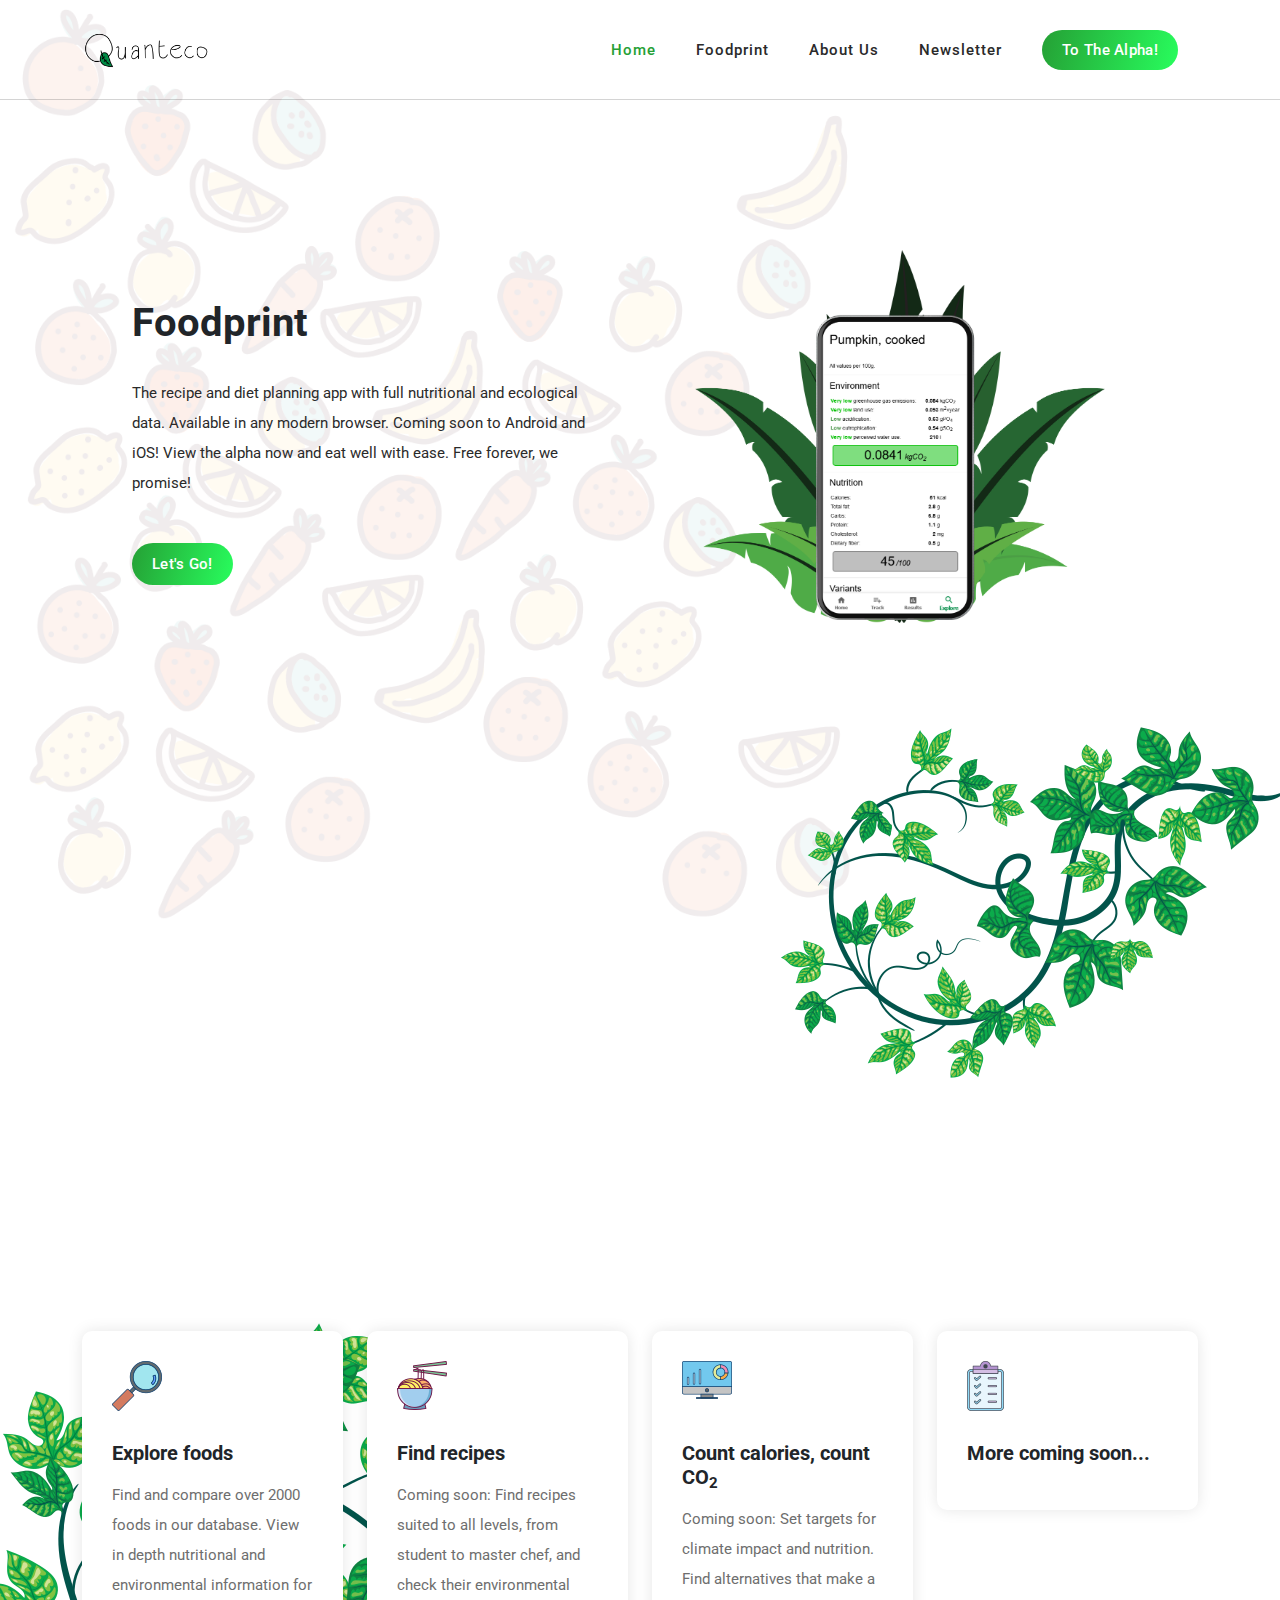
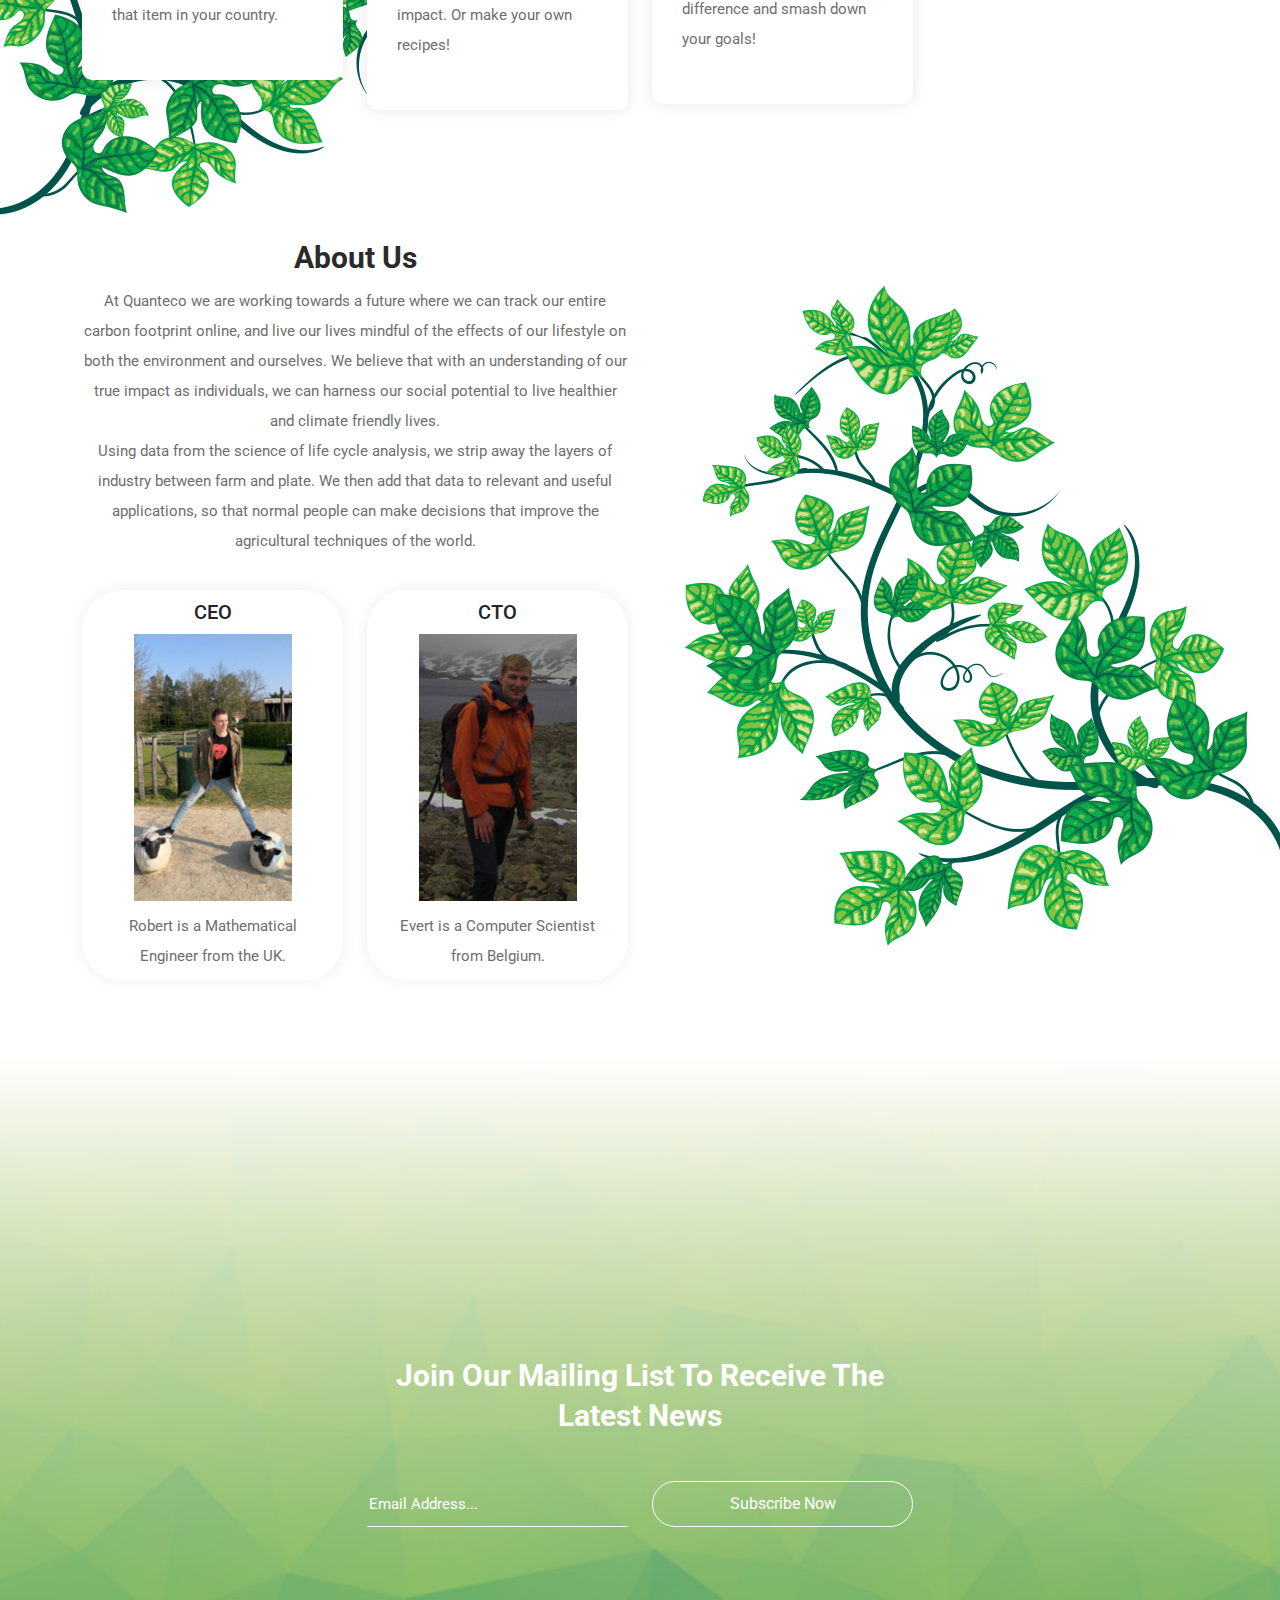
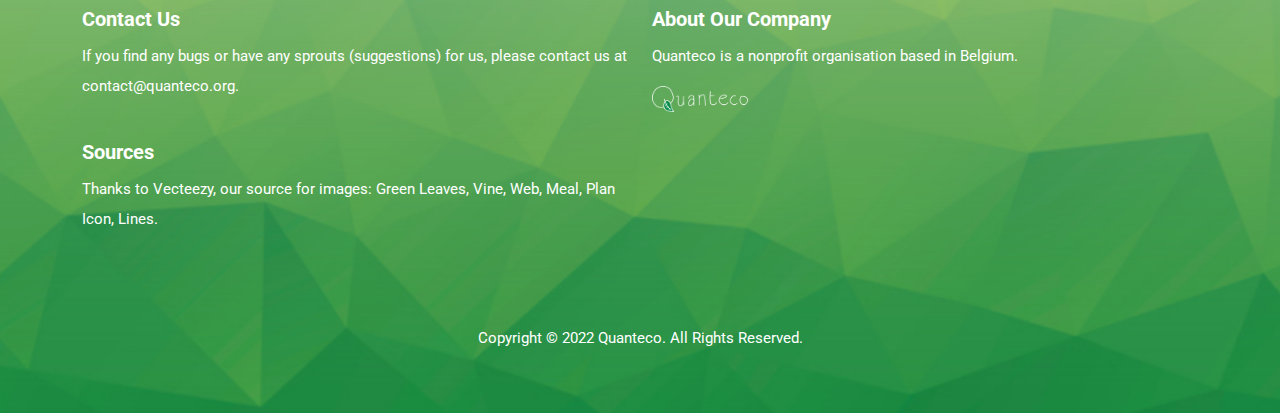
==== index.html @ 3fa0dd6a "Demo" ====
<!DOCTYPE html>
<html lang="en">

  <head>

    <meta charset="UTF-8">
    <meta name="viewport" content="width=device-width, initial-scale=1, shrink-to-fit=no">
    <meta name="description" content="">
    <meta name="author" content="">
    <link rel="preconnect" href="https://fonts.googleapis.com">
    <link rel="preconnect" href="https://fonts.gstatic.com" crossorigin>
    <link href="https://fonts.googleapis.com/css2?family=Roboto:wght@100;300;400;500;700;900&display=swap" rel="stylesheet">

    <title>Quanteco foodprint</title>

    <link rel="icon" href="Q_notion.png">
    <!-- Bootstrap core CSS -->
    <link href="vendor/bootstrap/css/bootstrap.min.css" rel="stylesheet">

<!--

TemplateMo 570 Chain App Dev

https://templatemo.com/tm-570-chain-app-dev

-->

    <!-- Additional CSS Files -->
    <link rel="stylesheet" href="https://use.fontawesome.com/releases/v5.8.1/css/all.css" integrity="sha384-50oBUHEmvpQ+1lW4y57PTFmhCaXp0ML5d60M1M7uH2+nqUivzIebhndOJK28anvf" crossorigin="anonymous">
    <link rel="stylesheet" href="assets/css/templatemo-chain-app-dev.css">
    <link rel="stylesheet" href="assets/css/animated.css">
    <link rel="stylesheet" href="assets/css/owl.css">

  </head>

<body>

  <!-- ***** Preloader Start ***** -->
  <div id="js-preloader" class="js-preloader">
    <div class="preloader-inner">
      <span class="dot"></span>
      <div class="dots">
        <span></span>
        <span></span>
        <span></span>
      </div>
    </div>
  </div>
  <!-- ***** Preloader End ***** -->

  <!-- ***** Header Area Start ***** -->
  <header class="header-area header-sticky wow slideInDown" data-wow-duration="0.75s" data-wow-delay="0s">
    <div class="container">
      <div class="row">
        <div class="col-12">
          <nav class="main-nav">
            <!-- ***** Logo Start ***** -->
            <a href="index.html" class="logo">
              <img src="assets/images/qe/quanteco2.png" alt="Quanteco" style="width: 130px;">
            </a>
            <!-- ***** Logo End ***** -->
            <!-- ***** Menu Start ***** -->
            <ul class="nav">
              <li class="scroll-to-section"><a href="#top" class="active">Home</a></li>
              <li class="scroll-to-section"><a href="#services">Foodprint</a></li>
              <li class="scroll-to-section"><a href="#about">About us</a></li>
             <!-- <li class="scroll-to-section"><a href="#pricing">Partnerships</a></li>-->
              <li class="scroll-to-section"><a href="#newsletter">Newsletter</a></li>
              <li><div class="gradient-button"><a id="modal_trigger" href="https://staging.quanteco.org" target="_blank" ><!--   href="#modal"  > <i class="fa fa-sign-in-alt"></i>-->To the alpha!</a></div></li> 
            </ul>        
            <a class='menu-trigger'>
                <span>Menu</span>
            </a>
            <!-- ***** Menu End ***** -->
          </nav>
        </div>
      </div>
    </div>
  </header>
  <!-- ***** Header Area End ***** -->
  
  <div id="modal" class="popupContainer" style="display:none;">
    <div class="popupHeader">
        <span class="header_title">Login</span>
        <span class="modal_close"><i class="fa fa-times"></i></span>
    </div>

    <section class="popupBody">
        <!-- Social Login -->
        <div class="social_login">
            <div class="">
                <a href="#" class="social_box fb">
                    <span class="icon"><i class="fab fa-facebook"></i></span>
                    <span class="icon_title">Connect with Facebook</span>

                </a>

                <a href="#" class="social_box google">
                    <span class="icon"><i class="fab fa-google-plus"></i></span>
                    <span class="icon_title">Connect with Google</span>
                </a>
            </div>

            <div class="centeredText">
                <span>Or use your Email address</span>
            </div>

            <div class="action_btns">
                <div class="one_half"><a href="#" id="login_form" class="btn">Login</a></div>
                <div class="one_half last"><a href="#" id="register_form" class="btn">Sign up</a></div>
            </div>
        </div>

        <!-- Username & Password Login form -->
        <div class="user_login">
            <form>
                <label>Email / Username</label>
                <input type="text" />
                <br />

                <label>Password</label>
                <input type="password" />
                <br />

                <div class="checkbox">
                    <input id="remember" type="checkbox" />
                    <label for="remember">Remember me on this computer</label>
                </div>

                <div class="action_btns">
                    <div class="one_half"><a href="#" class="btn back_btn"><i class="fa fa-angle-double-left"></i> Back</a></div>
                    <div class="one_half last"><a href="#" class="btn btn_red">Login</a></div>
                </div>
            </form>

            <a href="#" class="forgot_password">Forgot password?</a>
        </div>

        <!-- Register Form -->
        <div class="user_register">
            <form>
                <label>Full Name</label>
                <input type="text" />
                <br />

                <label>Email Address</label>
                <input type="email" />
                <br />

                <label>Password</label>
                <input type="password" />
                <br />

                <div class="checkbox">
                    <input id="send_updates" type="checkbox" />
                    <label for="send_updates">Send me occasional email updates</label>
                </div>

                <div class="action_btns">
                    <div class="one_half"><a href="#" class="btn back_btn"><i class="fa fa-angle-double-left"></i> Back</a></div>
                    <div class="one_half last"><a href="#" class="btn btn_red">Register</a></div>
                </div>
            </form>
        </div>
    </section>
</div>

  <div class="main-banner wow fadeIn" id="top" data-wow-duration="1s" data-wow-delay="0.5s">
    <div class="container" style="margin-bottom: 140px;">
      <div class="row">
        <div class="col-lg-12">
          <div class="row">
            <div class="col-lg-6 align-self-center">
              <div class="left-content show-up header-text wow fadeInLeft" data-wow-duration="1s" data-wow-delay="1s">
                <div class="row">
                  <div class="col-lg-12">
                    <h2>Foodprint</h2>
                    <p>The recipe and diet planning app with full nutritional and ecological data. Available in any modern browser. Coming soon to Android and iOS! View the alpha now and eat well with ease. Free forever, we promise!</p>
                  </div>
                  <div class="gradient-button"><a id="modal_trigger" href="https://staging.quanteco.org" target="_blank" ><!--   href="#modal"  > <i class="fa fa-sign-in-alt"></i>-->Let's go!</a></div>
      
                  <!--
                  <div class="col-lg-12">
                    <div class="white-button first-button scroll-to-section">
                      <a href="https://apps.apple.com/lt/app/cooking-fever/id714796093" target="_blank">App store <i class="fab fa-apple"></i></a>
                    </div>
                    <div class="white-button scroll-to-section">
                      <a href="https://play.google.com/store/apps/details?id=com.nordcurrent.canteenhd" target="_blank"> Google Play<i class="fab fa-google-play"></i></a>
                    </div>
                  <br>
                    <div class="white-button scroll-to-section">
                      <a href="https://staging.quanteco.org/search" target="_blank"> Login Online</a>
                    </div>
                    
                  -->
                  </div>
                </div>
              </div>
              <div class="col-lg-6">
                <div class="right-image wow fadeInRight" data-wow-duration="1s" data-wow-delay="0.5s">
                  <img src="assets/images/qe/phone2.png" alt="" style="z-index: 3; width: 410px;">
                </div>
              </div>
            </div>
            <br>
          </div>
        </div>
      </div>
    </div>
  </div>
  <div id="services" class="services section">
    <div class="container">
      <div class="row">
        <div class="col-lg-8 offset-lg-2">
          <div class="section-heading  wow fadeInDown" data-wow-duration="1s" data-wow-delay="0.5s">
           <br>
           <br>
            <h4>Eat for the future</h4>
            <!--
            <img src="assets/images/heading-line-dec.png" alt="">
            -->
            <p> Choose from our growing library of recipes. See their environmental impact and nutritional values. Track your nutrition and CO<sub>2</sub> output on a daily basis. Together we can meet our climate goals.
            </div>
        </div>
      </div>
    </div>
    <div class="container">
      <div class="row">
        <div class="col-lg-3">
          <div class="service-item first-service">
            <div class="icon"></div>
            <h4>Explore foods</h4>
            <p>Find and compare over 2000 foods in our database. View in depth nutritional and environmental information for that item in your country.</p>
            <!--
            <div class="text-button">
              <a href="#">Read More <i class="fa fa-arrow-right"></i></a>
            </div>
          -->
          </div>
        </div>
        <div class="col-lg-3">
          <div class="service-item second-service">
            <div class="icon"></div>
            <h4>Find recipes</h4>
            <p>Coming soon: Find recipes suited to all levels, from student to master chef, and check their environmental impact. Or make your own recipes! </p>
            <!--
            <div class="text-button">
              <a href="#">Read More <i class="fa fa-arrow-right"></i></a>
            </div>
          -->
          </div>
        </div>
        
        <div class="col-lg-3">
          <div class="service-item third-service">
            <div class="icon"></div>
            
            <h4>Count calories, count CO<sub>2</sub></h4>
            <p>Coming soon: Set targets for climate impact and nutrition. Find alternatives that make a difference and smash down your goals!</p>
          
            <!--
            <div class="text-button">
              <a href="#">Read More <i class="fa fa-arrow-right"></i></a>
            </div>
          -->
          </div>
        </div>
        <div class="col-lg-3">
          <div class="service-item fourth-service">
            <div class="icon"></div>
            <!--
            <h4>Diet calendar</h4>
            <p>Coming soon: Plan and log your meals. We check for possible nutrient deficiencies and provide stats on your nutrition and environmental impact.</p>
            
          -->
          
          <h4>More coming soon...</h4>
            <!--
            <div class="text-button">
              <a href="#">Read More <i class="fa fa-arrow-right"></i></a>
            </div>
          -->
          </div>
        </div>
        
      </div>
      </div>
    </div>
  </div>

  <div id="about" class="about-us section">
    <div class="container">
      <div class="row">
        <div class="col-lg-6 align-self-center">
          <div class="section-heading">
            <h4>About us</h4>
            <!--
            <img src="assets/images/heading-line-dec.png" alt="">
            -->
            <p>At Quanteco we are working towards a future where we can track our entire carbon footprint online, and live our lives mindful of the effects of our lifestyle on both the environment and ourselves. We believe that with an understanding of our true impact as individuals, we can harness our social potential to live healthier and climate friendly lives.
            <br>
             Using data from the science of life cycle analysis, we strip away the layers of industry between farm and plate. We then add that data to relevant and useful applications, so that normal people can make decisions that improve the agricultural techniques of the world.</p> <br>
      <!--Cake wants to create added value for companies, banks and consumers by generating new revenue streams through the processing of financial transactions.

Consumers get the opportunity to earn automatic cashbacks on their daily purchases through their existing banking app.

Businesses can attract new customers and reward existing ones with targeted cashback discounts. Market insights based on financial transactions help them choose the right strategic direction.

Banks are given the opportunity to offer an additional service to their customers, increasing customer loyalty while developing an additional revenue stream.-->
            </p>
          <div class="row">
            <div class="col-lg-6">
              <div class="box-item">
                <h5> CEO </h5>
               <p><img class="teamimage" src="assets/images/qe/robert.png" style="height: 267px; width: 158px;" alt="Robert"> <br></p>
              <p>
               Robert is a Mathematical Engineer from the UK.

              </p>
              </div>
            </div>
            
            <div class="col-lg-6">
              <div class="box-item">
                  <h5> CTO </h5>
                  <p> <img  src="assets/images/qe/evert.png" alt="Evert" style="height: 267px; width: 158px;"> <br></p> 
                <p>
                   Evert is a Computer Scientist from Belgium.
              </div>
            </div>
           
            <!--
            <div class="col-lg-6">
              <div class="box-item">
                <h4><a href="#">Fixing Issues About</a></h4>
                <p>Lorem Ipsum Text</p>
              </div>
            </div>
            <div class="col-lg-6">
              <div class="box-item">
                <h4><a href="#">Co. Development</a></h4>
                <p>Lorem Ipsum Text</p>
              </div>
            </div>
            -->
            <!--
             <p> If our goal appeals to you and you would like to advance our cause, please consider <a rel="nofollow" href="https://paypal.me" target="_blank">donating to us via PayPal</a>. Donations over €50 will provide access to the Quanteco discord server where we discuss app development and upcoming features. Thank you.
             </p>
             -->
              <!--
              <div class="gradient-button">
                <a href="#">Start 14-Day Free Trial</a>
              </div>
              <span>*No Credit Card Required</span>
              -->
            </div>
          </div>
        </div>
        <!--
        <div class="col-lg-6">
          <div class="right-image">
            <img src="assets/images/about-right-dec.png" alt="">
          </div>
        </div>
        -->
      </div>
    </div>
  </div>
<!--
  <div id="clients" class="the-clients">
    <div class="container">
      <div class="row">
        <div class="col-lg-8 offset-lg-2">
          <div class="section-heading">
            <h4>Check What <em>The Clients Say</em> About Our App Dev</h4>
            <img src="assets/images/heading-line-dec.png" alt="">
            <p>Lorem ipsum dolor sit amet, consectetur adipiscing elit, sed do eismod tempor incididunt ut labore et dolore magna.</p>
          </div>
        </div>
        <div class="col-lg-12">
          <div class="naccs">
            <div class="grid">
              <div class="row">
                <div class="col-lg-7 align-self-center">
                  <div class="menu">
                    <div class="first-thumb active">
                      <div class="thumb">
                        <div class="row">
                          <div class="col-lg-4 col-sm-4 col-12">
                            <h4>David Martino Co</h4>
                            <span class="date">30 November 2021</span>
                          </div>
                          <div class="col-lg-4 col-sm-4 d-none d-sm-block">
                            <span class="category">Financial Apps</span>
                          </div>
                          <div class="col-lg-4 col-sm-4 col-12">
                              <i class="fa fa-star"></i>
                              <i class="fa fa-star"></i>
                              <i class="fa fa-star"></i>
                              <i class="fa fa-star"></i>
                              <i class="fa fa-star"></i>
                              <span class="rating">4.8</span>
                          </div>
                        </div>
                      </div>
                    </div>
                    <div>
                      <div class="thumb">
                        <div class="row">
                          <div class="col-lg-4 col-sm-4 col-12">
                            <h4>Jake Harris Nyo</h4>
                            <span class="date">29 November 2021</span>
                          </div>
                          <div class="col-lg-4 col-sm-4 d-none d-sm-block">
                            <span class="category">Digital Business</span>
                          </div>
                          <div class="col-lg-4 col-sm-4 col-12">
                              <i class="fa fa-star"></i>
                              <i class="fa fa-star"></i>
                              <i class="fa fa-star"></i>
                              <i class="fa fa-star"></i>
                              <i class="fa fa-star"></i>
                              <span class="rating">4.5</span>
                          </div>
                        </div>
                      </div>
                    </div>
                    <div>
                      <div class="thumb">
                        <div class="row">
                          <div class="col-lg-4 col-sm-4 col-12">
                            <h4>May Catherina</h4>
                            <span class="date">27 November 2021</span>
                          </div>
                          <div class="col-lg-4 col-sm-4 d-none d-sm-block">
                            <span class="category">Business &amp; Economics</span>
                          </div>
                          <div class="col-lg-4 col-sm-4 col-12">
                              <i class="fa fa-star"></i>
                              <i class="fa fa-star"></i>
                              <i class="fa fa-star"></i>
                              <i class="fa fa-star"></i>
                              <i class="fa fa-star"></i>
                              <span class="rating">4.7</span>
                          </div>
                        </div>
                      </div>
                    </div>
                    <div>
                      <div class="thumb">
                        <div class="row">
                          <div class="col-lg-4 col-sm-4 col-12">
                            <h4>Random User</h4>
                            <span class="date">24 November 2021</span>
                          </div>
                          <div class="col-lg-4 col-sm-4 d-none d-sm-block">
                            <span class="category">New App Ecosystem</span>
                          </div>
                          <div class="col-lg-4 col-sm-4 col-12">
                              <i class="fa fa-star"></i>
                              <i class="fa fa-star"></i>
                              <i class="fa fa-star"></i>
                              <i class="fa fa-star"></i>
                              <i class="fa fa-star"></i>
                              <span class="rating">3.9</span>
                          </div>
                        </div>
                      </div>
                    </div>
                    <div class="last-thumb">
                      <div class="thumb">
                        <div class="row">
                          <div class="col-lg-4 col-sm-4 col-12">
                            <h4>Mark Amber Do</h4>
                            <span class="date">21 November 2021</span>
                          </div>
                          <div class="col-lg-4 col-sm-4 d-none d-sm-block">
                            <span class="category">Web Development</span>
                          </div>
                          <div class="col-lg-4 col-sm-4 col-12">
                              <i class="fa fa-star"></i>
                              <i class="fa fa-star"></i>
                              <i class="fa fa-star"></i>
                              <i class="fa fa-star"></i>
                              <i class="fa fa-star"></i>
                              <span class="rating">4.3</span>
                          </div>
                        </div>
                      </div>
                    </div>
                  </div>
                </div> 
                <div class="col-lg-5">
                  <ul class="nacc">
                    <li class="active">
                      <div>
                        <div class="thumb">
                          <div class="row">
                            <div class="col-lg-12">
                              <div class="client-content">
                                <img src="assets/images/quote.png" alt="">
                                <p>“Lorem ipsum dolor sit amet, consectetur adpiscing elit, sed do eismod tempor idunte ut labore et dolore magna aliqua darwin kengan
                                  lorem ipsum dolor sit amet, consectetur picing elit massive big blasta.”</p>
                              </div>
                              <div class="down-content">
                                <img src="assets/images/client-image.jpg" alt="">
                                <div class="right-content">
                                  <h4>David Martino</h4>
                                  <span>CEO of David Company</span>
                                </div>
                              </div>
                            </div>
                          </div>
                        </div>
                      </div>
                    </li>
                    <li>
                      <div>
                        <div class="thumb">
                          <div class="row">
                            <div class="col-lg-12">
                              <div class="client-content">
                                <img src="assets/images/quote.png" alt="">
                                <p>“CTO, Lorem ipsum dolor sit amet, consectetur adpiscing elit, sed do eismod tempor idunte ut labore et dolore magna aliqua darwin kengan
                                  lorem ipsum dolor sit amet, consectetur picing elit massive big blasta.”</p>
                              </div>
                              <div class="down-content">
                                <img src="assets/images/client-image.jpg" alt="">
                                <div class="right-content">
                                  <h4>Jake H. Nyo</h4>
                                  <span>CTO of Digital Company</span>
                                </div>
                              </div>
                            </div>
                          </div>
                        </div>
                      </div>
                    </li>
                    <li>
                      <div>
                        <div class="thumb">
                          <div class="row">
                            <div class="col-lg-12">
                              <div class="client-content">
                                <img src="assets/images/quote.png" alt="">
                                <p>“May, Lorem ipsum dolor sit amet, consectetur adpiscing elit, sed do eismod tempor idunte ut labore et dolore magna aliqua darwin kengan
                                  lorem ipsum dolor sit amet, consectetur picing elit massive big blasta.”</p>
                              </div>
                              <div class="down-content">
                                <img src="assets/images/client-image.jpg" alt="">
                                <div class="right-content">
                                  <h4>May C.</h4>
                                  <span>Founder of Catherina Co.</span>
                                </div>
                              </div>
                            </div>
                          </div>
                        </div>
                      </div>
                    </li>
                    <li>
                      <div>
                        <div class="thumb">
                          <div class="row">
                            <div class="col-lg-12">
                              <div class="client-content">
                                <img src="assets/images/quote.png" alt="">
                                <p>“Lorem ipsum dolor sit amet, consectetur adpiscing elit, sed do eismod tempor idunte ut labore et dolore magna aliqua darwin kengan
                                  lorem ipsum dolor sit amet, consectetur picing elit massive big blasta.”</p>
                              </div>
                              <div class="down-content">
                                <img src="assets/images/client-image.jpg" alt="">
                                <div class="right-content">
                                  <h4>Random Staff</h4>
                                  <span>Manager, Digital Company</span>
                                </div>
                              </div>
                            </div>
                          </div>
                        </div>
                      </div>
                    </li>
                    <li>
                      <div>
                        <div class="thumb">
                          <div class="row">
                            <div class="col-lg-12">
                              <div class="client-content">
                                <img src="assets/images/quote.png" alt="">
                                <p>“Mark, Lorem ipsum dolor sit amet, consectetur adpiscing elit, sed do eismod tempor idunte ut labore et dolore magna aliqua darwin kengan
                                  lorem ipsum dolor sit amet, consectetur picing elit massive big blasta.”</p>
                              </div>
                              <div class="down-content">
                                <img src="assets/images/client-image.jpg" alt="">
                                <div class="right-content">
                                  <h4>Mark Am</h4>
                                  <span>CTO, Amber Do Company</span>
                                </div>
                              </div>
                            </div>
                          </div>
                        </div>
                      </div>
                    </li>
                  </ul>
                </div>          
              </div>
            </div>
          </div>
        </div>
      </div>
    </div>
  </div>

  <div id="pricing" class="pricing-tables">
    <div class="container">
      <div class="row">
        <div class="col-lg-8 offset-lg-2">
          <div class="section-heading">
            <h4>We Have The Best Pre-Order <em>Prices</em> You Can Get</h4>
            <img src="assets/images/heading-line-dec.png" alt="">
            <p>Lorem ipsum dolor sit amet, consectetur adipiscing elit, sed do eismod tempor incididunt ut labore et dolore magna.</p>
          </div>
        </div>
        <div class="col-lg-4">
          <div class="pricing-item-regular">
            <span class="price">$12</span>
            <h4>Standard Plan App</h4>
            <div class="icon">
              <img src="assets/images/pricing-table-01.png" alt="">
            </div>
            <ul>
              <li>Lorem Ipsum Dolores</li>
              <li>20 TB of Storage</li>
              <li class="non-function">Life-time Support</li>
              <li class="non-function">Premium Add-Ons</li>
              <li class="non-function">Fastest Network</li>
              <li class="non-function">More Options</li>
            </ul>
            <div class="border-button">
              <a href="#">Purchase This Plan Now</a>
            </div>
          </div>
        </div>
        <div class="col-lg-4">
          <div class="pricing-item-pro">
            <span class="price">$25</span>
            <h4>Business Plan App</h4>
            <div class="icon">
              <img src="assets/images/pricing-table-01.png" alt="">
            </div>
            <ul>
              <li>Lorem Ipsum Dolores</li>
              <li>50 TB of Storage</li>
              <li>Life-time Support</li>
              <li>Premium Add-Ons</li>
              <li class="non-function">Fastest Network</li>
              <li class="non-function">More Options</li>
            </ul>
            <div class="border-button">
              <a href="#">Purchase This Plan Now</a>
            </div>
          </div>
        </div>
        <div class="col-lg-4">
          <div class="pricing-item-regular">
            <span class="price">$66</span>
            <h4>Premium Plan App</h4>
            <div class="icon">
              <img src="assets/images/pricing-table-01.png" alt="">
            </div>
            <ul>
              <li>Lorem Ipsum Dolores</li>
              <li>120 TB of Storage</li>
              <li>Life-time Support</li>
              <li>Premium Add-Ons</li>
              <li>Fastest Network</li>
              <li>More Options</li>
            </ul>
            <div class="border-button">
              <a href="#">Purchase This Plan Now</a>
            </div>
          </div>
        </div>
      </div>
    </div>
  </div> 
  -->
  
  <footer id="newsletter">
    <div class="container">
      <div class="row">
        <div class="col-lg-8 offset-lg-2">
          <div class="section-heading">
            <h4>Join our mailing list to receive the latest news </h4>
          </div>
        </div>
        <div class="col-lg-6 offset-lg-3">
          <form id = "search"
          action="https://quanteco.us5.list-manage.com/subscribe/post?u=84b372b9598d22040af9583e0&amp;id=0def27f7e4"
          method="post" id="mc-embedded-subscribe-form" name="mc-embedded-subscribe-form" target="_blank">
            <div class="row">
              <div class="col-lg-6 col-sm-6">
                <fieldset>
                  <input type="email" value="" name="EMAIL" id="mce-EMAIL" placeholder="Email Address..." autocomplete="on" data-required>
                </fieldset>
              </div>
              <!-- real people should not fill this in and expect good things - do not remove this or risk form bot signups-->
            <div style="position: absolute; left: -5000px;" aria-hidden="true">
              <input type="text" name="b_84b372b9598d22040af9583e0_0def27f7e4" tabindex="-1" value="">
          </div>

              <div class="col-lg-6 col-sm-6">
                <fieldset>
                  <button type="submit" name="subscribe" class="main-button" id="mc-embedded-subscribe">Subscribe Now <i class="fa fa-angle-right"></i></button>
                </fieldset>
              </div>
            </div>
          </form>
        </div>
      </div>
      <div class="row">
        <div class="col-lg-6">
          <div class="footer-widget"> 
             <h4>Contact Us</h4>
            <p> If you find any bugs or have any sprouts (suggestions) for us, please contact us at <a
            href="mailto:contact@quanteco.org">contact@quanteco.org</a>.</p>
            <br>
            
            <h4>Sources</h4>
            
            <p>
              Thanks to Vecteezy, our source for images: <a href="https://www.vecteezy.com/free-vector/green-leaves" target="_blank" >Green Leaves</a>, 
              <a href="https://www.vecteezy.com/free-vector/vine" target="_blank" >Vine</a>, 
              <a href="https://www.vecteezy.com/free-vector/web" target="_blank" >Web</a>, 
              <a href="https://www.vecteezy.com/free-vector/meal" target="_blank" >Meal</a>, 
              <a href="https://www.vecteezy.com/free-vector/plan-icon" target="_blank" >Plan Icon</a>, 
              <a href="https://www.vecteezy.com/free-vector/lines" target="_blank" >Lines</a>.</p>
              <br>
            </div>
        </div>
        <!--
        <div class="col-lg-3">
          <div class="footer-widget">
            <h4>About Us</h4>
            <ul>
              <li><a href="#">Home</a></li>
              <li><a href="#">Services</a></li>
              <li><a href="#">About</a></li>
              <li><a href="#">Testimonials</a></li>
              <li><a href="#">Pricing</a></li>
            </ul>
            <ul>
              <li><a href="#">About</a></li>
              <li><a href="#">Testimonials</a></li>
              <li><a href="#">Pricing</a></li>
            </ul>
          </div>
        </div>
        <div class="col-lg-6">
          <div class="footer-widget">
            <h4>Useful Links</h4>
            <ul>
              <li><a href="#">Free Apps</a></li>
              <li><a href="#">App Engine</a></li>
              <li><a href="#">Programming</a></li>
              <li><a href="#">Development</a></li>
              <li><a href="#">App News</a></li>
            </ul>
            <ul>
              <li><a href="#">App Dev Team</a></li>
              <li><a href="#">Digital Web</a></li>
              <li><a href="#">Normal Apps</a></li>
            </ul>
          </div>
        </div>
        -->
        <div class="col-lg-6">
          <div class="footer-widget">
            <h4>About Our Company</h4>
            <p> Quanteco is a nonprofit organisation based in Belgium.</p>
      
            <div class="logo">
              <img src="assets/images/qe/quanteco_white.png" alt="">
            </div>   
            <br></br>
          </div>
        </div>
        <div class="col-lg-12">
          <div class="copyright-text">
            <p>Copyright © 2022 Quanteco. All Rights Reserved. 
                  </div>
        </div>
        </div>
      </div>
    </div>
  </footer>


  <!-- Scripts -->
  <script src="vendor/jquery/jquery.min.js"></script>
  <script src="vendor/bootstrap/js/bootstrap.bundle.min.js"></script>
  <script src="assets/js/owl-carousel.js"></script>
  <script src="assets/js/animation.js"></script>
  <script src="assets/js/imagesloaded.js"></script>
  <script src="assets/js/popup.js"></script>
  <script src="assets/js/custom.js"></script>
</body>
</html>
---- assets/css/templatemo-chain-app-dev.css ----
/*

TemplateMo 570 Chain App Dev

https://templatemo.com/tm-570-chain-app-dev

*/

/* ---------------------------------------------
Table of contents
------------------------------------------------
01. font & reset css
02. reset
03. global styles
04. header
05. banner
06. features
07. testimonials
08. contact
09. footer
10. preloader
11. search
12. portfolio

--------------------------------------------- */
/* 
---------------------------------------------
font & reset css
--------------------------------------------- 
*/
/* 
---------------------------------------------
reset
--------------------------------------------- 
*/
html, body, div, span, applet, object, iframe, h1, h2, h3, h4, h5, h6, p, blockquote, div
pre, a, abbr, acronym, address, big, cite, code, del, dfn, em, font, img, ins, kbd, q,
s, samp, small, strike, strong, sub, sup, tt, var, b, u, i, center, dl, dt, dd, ol, ul, li,
figure, header, nav, section, article, aside, footer, figcaption {
  margin: 0;
  padding: 0;
  border: 0;
  outline: 0;
}

/* clear fix */
.grid:after {
  content: '';
  display: block;
  clear: both;
}

/* ---- .grid-item ---- */

.grid-sizer,
.grid-item {
  width: 50%;
}

.grid-item {
  float: left;
}

.grid-item img {
  display: block;
  max-width: 100%;
}

.clearfix:after {
  content: ".";
  display: block;
  clear: both;
  visibility: hidden;
  line-height: 0;
  height: 0;
}

.clearfix {
  display: inline-block;
}

html[xmlns] .clearfix {
  display: block;
}

* html .clearfix {
  height: 1%;
}

ul, li {
  padding: 0;
  margin: 0;
  list-style: none;
}

header, nav, section, article, aside, footer, hgroup {
  display: block;
}

* {
  box-sizing: border-box;
}

html, body {
  font-family: 'Roboto', sans-serif;
  font-weight: 400;
  background-color: #fff;
  -ms-text-size-adjust: 100%;
  -webkit-font-smoothing: antialiased;
  -moz-osx-font-smoothing: grayscale;
}

a {
  text-decoration: none !important;
}

h1, h2, h3, h4, h5, h6 {
  margin-top: 0px;
  margin-bottom: 0px;
}

ul {
  margin-bottom: 0px;
}

p {
  font-size: 15px;
  line-height: 30px;
  font-weight: 400;
  color: #6e6e6e;
}

img {
  width: 100%;
  overflow: hidden;
}

/* 
---------------------------------------------
global styles
--------------------------------------------- 
*/
html,
body {
  background: #fff;
  font-family: 'Roboto', sans-serif;
}

::selection {
  background: #25a035;
  color: #fff !important;
}

::-moz-selection {
  background: #25a035;
  color: #fff !important;
}

@media (max-width: 991px) {
  html, body {
    overflow-x: hidden;
  }
  .mobile-top-fix {
    margin-top: 30px;
    margin-bottom: 0px;
  }
  .mobile-bottom-fix {
    margin-bottom: 30px;
  }
  .mobile-bottom-fix-big {
    margin-bottom: 60px;
  }
}

.section-heading {
  position: relative;
  z-index: 2;
}

.section-heading h4 {
  color: #2a2a2a;
  font-size: 30px;
  font-weight: 700;
  text-transform: capitalize;
  margin-bottom: 10px;
}

.section-heading h4 em {
  font-style: normal;
  color: #25a035;
}

.section-heading img {
  width: 45px;
  height: 2px;
}

.section-heading p {
  margin-top: 10px;
}

.show-up {
  position: relative;
  z-index: 2;
}

.white-button a {
  display: inline-block !important;
  padding: 10px 20px !important;
  color: #25a035 !important;
  text-transform: capitalize;
  font-size: 15px;
  background-color: #fff;
  border-radius: 23px;
  font-weight: 500 !important;
  letter-spacing: 0.3px !important;
  transition: all .5s;
}

.white-button a i {
  margin-left: 5px;
  font-size: 18px;
}

.white-button a:hover {
  background-color: #25a035;
  color: #fff !important;
}

.text-button a {
  font-size: 15px;
}

.text-button a i {
  margin-left: 5px;
  font-size: 14px;
  transition: all .3s;
}

.text-button a:hover i {
  margin-left: 8px;
}

.gradient-button a {
  display: inline-block !important;
  padding: 10px 20px !important;
  color: #fff !important;
  text-transform: capitalize;
  font-size: 15px;
  background: #25a035;
  background: linear-gradient(105deg, #25a035 0%, rgb(40, 253, 93) 100%);
  border-radius: 23px;
  font-weight: 500 !important;
  letter-spacing: 0.3px !important;
  transition: all .5s;
}

.gradient-button a:hover {
  color: rgb(0, 0, 0) !important;
  background: #25a035;
  background: linear-gradient(105deg, #25a035 0%, rgb(40, 253, 93) 100%);
 }

.border-button a {
  display: inline-block !important;
  padding: 10px 20px !important;
  color: #25a035 !important;
  border: 1px solid #25a035;
  text-transform: capitalize;
  font-size: 15px;
  display: inline-block;
  background-color: #fff;
  border-radius: 23px;
  font-weight: 500 !important;
  letter-spacing: 0.3px !important;
  transition: all .5s;
}

.border-button a:hover {
  background-color: #25a035;
  color: #fff !important;
}


/* 
---------------------------------------------
header
--------------------------------------------- 
*/

.background-header {
  background-color: #fff !important;
  height: 80px!important;
  border-bottom: none !important;
  position: fixed!important;
  top: 0px;
  left: 0px;
  right: 0px;
  box-shadow: 0px 5px 8px rgba(0,0,0,0.03);
}

.background-header .logo,
.background-header .main-nav .nav li a {
  color: #fff;
}

.background-header .main-nav .nav li:hover a {
  color: #25a035;
}

.background-header .nav li a.active {
  position: relative;
  color: #fff;
}

.background-header .nav li a.active:after {
  position: absolute;
  width: 100%;
  height: 1px;
  background-color: #25a035;
  content: '';
  left: 50%;
  bottom: -20px;
  transform: translateX(-50%);
}

.background-header .nav li:last-child a.active:after {
  background-color: transparent;
}

.header-area {
  background-color: transparent;
  border-bottom: 1px solid rgba(42,42,42,0.2);
  position: absolute;
  left: 0px;
  right: 0px;
  z-index: 100;
  height: 100px;
  -webkit-transition: all .5s ease 0s;
  -moz-transition: all .5s ease 0s;
  -o-transition: all .5s ease 0s;
  transition: all .5s ease 0s;
}

.header-area .main-nav {
  min-height: 80px;
  background: transparent;
}

.header-area .main-nav .logo {
  float: left;
  -webkit-transition: all 0.3s ease 0s;
  -moz-transition: all 0.3s ease 0s;
  -o-transition: all 0.3s ease 0s;
  transition: all 0.3s ease 0s;
}

.header-area .main-nav .logo {
    line-height: 100px;
    float: left;
    -webkit-transition: all 0.3s ease 0s;
    -moz-transition: all 0.3s ease 0s;
    -o-transition: all 0.3s ease 0s;
    transition: all 0.3s ease 0s;
}

.background-header .main-nav .logo {
  line-height: 80px;
}

.background-header .main-nav .nav {
  margin-top: 20px !important;
}

.header-area .main-nav .nav {
  float: right;
  margin-top: 30px;
  margin-right: 0px;
  background-color: transparent;
  -webkit-transition: all 0.3s ease 0s;
  -moz-transition: all 0.3s ease 0s;
  -o-transition: all 0.3s ease 0s;
  transition: all 0.3s ease 0s;
  position: relative;
  z-index: 999;
}

.header-area .main-nav .nav li {
  padding-left: 20px;
  padding-right: 20px;
}

.header-area .main-nav .nav li:nth-child(6) {
  padding-right: 0px;
  padding-left: 40px;
}

.header-area .main-nav .nav li:last-child a ,
.background-header .main-nav .nav li:last-child a,
.header-area .main-nav .nav li:nth-child(6) a ,
.background-header .main-nav .nav li:nth-child(6) a {
  padding: 0px 20px !important;
  font-weight: 400;
}

.header-area .main-nav .nav li:last-child a:hover ,
.background-header .main-nav .nav li:last-child a:hover,
.header-area .main-nav .nav li:nth-child(6) a:hover ,
.background-header .main-nav .nav li:nth-child(6) a:hover {
  color: #fff !important;
}

.header-area .main-nav .nav li a {
  display: block;
  font-weight: 500;
  font-size: 15px;
  color: #2a2a2a;
  text-transform: capitalize;
  -webkit-transition: all 0.3s ease 0s;
  -moz-transition: all 0.3s ease 0s;
  -o-transition: all 0.3s ease 0s;
  transition: all 0.3s ease 0s;
  height: 40px;
  line-height: 40px;
  border: transparent;
  letter-spacing: 1px;
}

.header-area .main-nav .nav li:hover a,
.header-area .main-nav .nav li a.active {
  color: #25a035!important;
}

.header-area .main-nav .nav li:last-child a.active {
  color: #fff !important;
}

.background-header .main-nav .nav li:hover a,
.background-header .main-nav .nav li a.active {
  color: #25a035!important;
  opacity: 1;
}

.header-area .main-nav .nav li.submenu {
  position: relative;
  padding-right: 30px;
}

.header-area .main-nav .nav li.submenu:after {
  font-family: FontAwesome;
  content: "\f107";
  font-size: 12px;
  color: #2a2a2a;
  position: absolute;
  right: 18px;
  top: 12px;
}

.background-header .main-nav .nav li.submenu:after {
  color: #2a2a2a;
}

.header-area .main-nav .nav li.submenu ul {
  position: absolute;
  width: 200px;
  box-shadow: 0 2px 28px 0 rgba(0, 0, 0, 0.06);
  overflow: hidden;
  top: 50px;
  opacity: 0;
  transform: translateY(+2em);
  visibility: hidden;
  z-index: -1;
  transition: all 0.3s ease-in-out 0s, visibility 0s linear 0.3s, z-index 0s linear 0.01s;
}

.header-area .main-nav .nav li.submenu ul li {
  margin-left: 0px;
  padding-left: 0px;
  padding-right: 0px;
}

.header-area .main-nav .nav li.submenu ul li a {
  opacity: 1;
  display: block;
  background: #f7f7f7;
  color: #2a2a2a!important;
  padding-left: 20px;
  height: 40px;
  line-height: 40px;
  -webkit-transition: all 0.3s ease 0s;
  -moz-transition: all 0.3s ease 0s;
  -o-transition: all 0.3s ease 0s;
  transition: all 0.3s ease 0s;
  position: relative;
  font-size: 13px;
  font-weight: 400;
  border-bottom: 1px solid #eee;
}

.header-area .main-nav .nav li.submenu ul li a:hover {
  background: #fff;
  color: #25a035!important;
  padding-left: 25px;
}

.header-area .main-nav .nav li.submenu ul li a:hover:before {
  width: 3px;
}

.header-area .main-nav .nav li.submenu:hover ul {
  visibility: visible;
  opacity: 1;
  z-index: 1;
  transform: translateY(0%);
  transition-delay: 0s, 0s, 0.3s;
}

.header-area .main-nav .menu-trigger {
  cursor: pointer;
  display: block;
  position: absolute;
  top: 33px;
  width: 32px;
  height: 40px;
  text-indent: -9999em;
  z-index: 99;
  right: 40px;
  display: none;
}

.background-header .main-nav .menu-trigger {
  top: 23px;
}

.header-area .main-nav .menu-trigger span,
.header-area .main-nav .menu-trigger span:before,
.header-area .main-nav .menu-trigger span:after {
  -moz-transition: all 0.4s;
  -o-transition: all 0.4s;
  -webkit-transition: all 0.4s;
  transition: all 0.4s;
  background-color: #2a2a2a;
  display: block;
  position: absolute;
  width: 30px;
  height: 2px;
  left: 0;
}

.background-header .main-nav .menu-trigger span,
.background-header .main-nav .menu-trigger span:before,
.background-header .main-nav .menu-trigger span:after {
  background-color: #2a2a2a;
}

.header-area .main-nav .menu-trigger span:before,
.header-area .main-nav .menu-trigger span:after {
  -moz-transition: all 0.4s;
  -o-transition: all 0.4s;
  -webkit-transition: all 0.4s;
  transition: all 0.4s;
  background-color: #2a2a2a;
  display: block;
  position: absolute;
  width: 30px;
  height: 2px;
  left: 0;
  width: 75%;
}

.background-header .main-nav .menu-trigger span:before,
.background-header .main-nav .menu-trigger span:after {
  background-color: #2a2a2a;
}

.header-area .main-nav .menu-trigger span:before,
.header-area .main-nav .menu-trigger span:after {
  content: "";
}

.header-area .main-nav .menu-trigger span {
  top: 16px;
}

.header-area .main-nav .menu-trigger span:before {
  -moz-transform-origin: 33% 100%;
  -ms-transform-origin: 33% 100%;
  -webkit-transform-origin: 33% 100%;
  transform-origin: 33% 100%;
  top: -10px;
  z-index: 10;
}

.header-area .main-nav .menu-trigger span:after {
  -moz-transform-origin: 33% 0;
  -ms-transform-origin: 33% 0;
  -webkit-transform-origin: 33% 0;
  transform-origin: 33% 0;
  top: 10px;
}

.header-area .main-nav .menu-trigger.active span,
.header-area .main-nav .menu-trigger.active span:before,
.header-area .main-nav .menu-trigger.active span:after {
  background-color: transparent;
  width: 100%;
}

.header-area .main-nav .menu-trigger.active span:before {
  -moz-transform: translateY(6px) translateX(1px) rotate(45deg);
  -ms-transform: translateY(6px) translateX(1px) rotate(45deg);
  -webkit-transform: translateY(6px) translateX(1px) rotate(45deg);
  transform: translateY(6px) translateX(1px) rotate(45deg);
  background-color: #2a2a2a;
}

.background-header .main-nav .menu-trigger.active span:before {
  background-color: #2a2a2a;
}

.header-area .main-nav .menu-trigger.active span:after {
  -moz-transform: translateY(-6px) translateX(1px) rotate(-45deg);
  -ms-transform: translateY(-6px) translateX(1px) rotate(-45deg);
  -webkit-transform: translateY(-6px) translateX(1px) rotate(-45deg);
  transform: translateY(-6px) translateX(1px) rotate(-45deg);
  background-color: #2a2a2a;
}

.background-header .main-nav .menu-trigger.active span:after {
  background-color: #2a2a2a;
}

.header-area.header-sticky {
  min-height: 80px;
}

.header-area .nav {
  margin-top: 30px;
}

.header-area.header-sticky .nav li a.active {
  color: #25a035;
}

@media (max-width: 1200px) {
  .header-area .main-nav .nav li {
    padding-left: 12px;
    padding-right: 12px;
  }
  .header-area .main-nav:before {
    display: none;
  }
}

@media (max-width: 992px) {
  .header-area .main-nav .nav li:last-child  ,
  .background-header .main-nav .nav li:last-child {
    color: #069;
  }
  .header-area .main-nav .nav li:nth-child(6),
  .background-header .main-nav .nav li:nth-child(6) {
    padding-right: 0px;
  }
  .background-header .nav li a.active:after {
    display: none;
  }
}

@media (max-width: 767px) {
  .pre-header ul.info li:last-child,
  .pre-header ul.info li:nth-child(6) {
    display: none!important;
  }
  .background-header .main-nav .nav {
    margin-top: 80px !important;
  }
  .header-area .main-nav .logo {
    color: #1e1e1e;
  }
  .header-area.header-sticky .nav li a:hover,
  .header-area.header-sticky .nav li a.active {
    color: #25a035!important;
    opacity: 1;
  }
  .header-area.header-sticky .nav li.search-icon a {
    width: 100%;
  }
  .header-area {
    background-color: #fff;
    padding: 0px 15px;
    height: 100px;
    box-shadow: none;
    text-align: center;
    box-shadow: 0px 5px 8px rgba(0,0,0,0.03);
  }
  .header-area .container {
    padding: 0px;
  }
  .header-area .logo {
    margin-left: 30px;
  }
  .header-area .menu-trigger {
    display: block !important;
  }
  .header-area .main-nav {
    overflow: hidden;
  }
  .header-area .main-nav .nav {
    float: none;
    width: 100%;
    display: none;
    -webkit-transition: all 0s ease 0s;
    -moz-transition: all 0s ease 0s;
    -o-transition: all 0s ease 0s;
    transition: all 0s ease 0s;
    margin-left: 0px;
  }
  .background-header .nav {
    margin-top: 80px;
  }
  .header-area .main-nav .nav li:first-child {
    border-top: 1px solid #eee;
  }
  .header-area.header-sticky .nav {
    margin-top: 100px;
  }
  .header-area .main-nav .nav li {
    width: 100%;
    background: #fff;
    border-bottom: 1px solid #e7e7e7;
    padding-left: 0px !important;
    padding-right: 0px !important;
  }
  .header-area .main-nav .nav li a {
    height: 50px !important;
    line-height: 50px !important;
    padding: 0px !important;
    border: none !important;
    background: #f7f7f7 !important;
    color: #191a20 !important;
  }
  .header-area .main-nav .nav li a:hover {
    background: #eee !important;
    color: #25a035!important;
  }
  .header-area .main-nav .nav li.submenu ul {
    position: relative;
    visibility: inherit;
    opacity: 1;
    z-index: 1;
    transform: translateY(0%);
    transition-delay: 0s, 0s, 0.3s;
    top: 0px;
    width: 100%;
    box-shadow: none;
    height: 0px;
  }
  .header-area .main-nav .nav li.submenu ul li a {
    font-size: 12px;
    font-weight: 400;
  }
  .header-area .main-nav .nav li.submenu ul li a:hover:before {
    width: 0px;
  }
  .header-area .main-nav .nav li.submenu ul.active {
    height: auto !important;
  }
  .header-area .main-nav .nav li.submenu:after {
    color: #3B566E;
    right: 25px;
    font-size: 14px;
    top: 15px;
  }
  .header-area .main-nav .nav li.submenu:hover ul, .header-area .main-nav .nav li.submenu:focus ul {
    height: 0px;
  }
}

@media (min-width: 767px) {
  .header-area .main-nav .nav {
    display: flex !important;
  }
}

/* 
---------------------------------------------
preloader
--------------------------------------------- 
*/

.js-preloader {
    position: fixed;
    top: 0;
    left: 0;
    right: 0;
    bottom: 0;
    background-color: #fff;
    display: -webkit-box;
    display: flex;
    -webkit-box-align: center;
    align-items: center;
    -webkit-box-pack: center;
    justify-content: center;
    opacity: 1;
    visibility: visible;
    z-index: 9999;
    -webkit-transition: opacity 0.25s ease;
    transition: opacity 0.25s ease;
}

.js-preloader.loaded {
    opacity: 0;
    visibility: hidden;
    pointer-events: none;
}

@-webkit-keyframes dot {
    50% {
        -webkit-transform: translateX(96px);
        transform: translateX(96px);
    }
}

@keyframes dot {
    50% {
        -webkit-transform: translateX(96px);
        transform: translateX(96px);
    }
}

@-webkit-keyframes dots {
    50% {
        -webkit-transform: translateX(-31px);
        transform: translateX(-31px);
    }
}

@keyframes dots {
    50% {
        -webkit-transform: translateX(-31px);
        transform: translateX(-31px);
    }
}

.preloader-inner {
    position: relative;
    width: 142px;
    height: 40px;
    background: #fff;
}

.preloader-inner .dot {
    position: absolute;
    width: 16px;
    height: 16px;
    top: 12px;
    left: 15px;
    background: #25a035;
    border-radius: 50%;
    -webkit-transform: translateX(0);
    transform: translateX(0);
    -webkit-animation: dot 2.8s infinite;
    animation: dot 2.8s infinite;
}

.preloader-inner .dots {
    -webkit-transform: translateX(0);
    transform: translateX(0);
    margin-top: 12px;
    margin-left: 31px;
    -webkit-animation: dots 2.8s infinite;
    animation: dots 2.8s infinite;
}

.preloader-inner .dots span {
    display: block;
    float: left;
    width: 16px;
    height: 16px;
    margin-left: 16px;
    background: #25a035;
    border-radius: 50%;
}



/* 
---------------------------------------------
Banner Style
--------------------------------------------- 
*/

.main-banner {
  background-repeat: no-repeat;
  background-position: center center;
  background-size: cover;
  padding: 250px 120px 150px 120px;
  position: relative;
  overflow: hidden;
}

.main-banner:after {
  content: '';
  background-image: url(../images/qe/bgfood.png); /* url(../images/slider-left-dec.png);*/
  background-repeat: no-repeat;
  background-size: contain;
  position: absolute;
  left: 0px;
  top: 0px;
  width: 100%;
  height: 100%;
  z-index: 1;
}

.main-banner .left-content {
  margin-right: 15px;
}

.main-banner .left-content h2 {
  z-index: 2;
  position: relative;
  font-weight: 700;
  line-height: 70px;
  font-size: 40px;
  margin-bottom: 20px;
}


.main-banner .left-content p {
  margin-bottom: 45px;
  color: #2a2a2a;
  font-weight: 400;
}

.main-banner .left-content .first-button {
  margin-right: 15px;
}

.main-banner .left-content .white-button {
  display: inline-block;
}

.main-banner .right-image {
  text-align: center;
  position: relative;
  z-index: 20;
}

.main-banner .right-image img {
  max-width: 710px;
}

.main-banner .left-content .white-button a {
  background-color: #4b8ef1;
  color: #fff !important;
}

/* 
---------------------------------------------
Services Style
--------------------------------------------- 
*/

.services {
  padding-top: 130px;
  position: relative;
}

.services  .section-heading p {
  margin-top: 10px;
  margin-left: 18%;
  margin-right: 18%;
}

.services .container-fluid {
  padding-left: 65px;
  padding-right: 65px;
}

.services:after {
  content: '';
  background-image: url(../images/qe/vine2.png);
  background-repeat: no-repeat;
  position: absolute;
  left: -30px;
  bottom: -730px;
  width: 794px;
  height: 1123px;
  z-index: 0;
}

.services:before {
  content: '';
  background-image: url(../images/qe/vine3.png);
  background-repeat: no-repeat;
  position: absolute;
  right: 0px;
  top: -210px;
  width: 500px;
  height: 400px;
  z-index: 1;
}

.services .section-heading {
  text-align: center;
  margin-bottom: 80px;
}

.services .section-heading .line-dec {
  margin: 0 auto;
}

.service-item {
  position: relative;
  z-index: 1;
  padding: 30px;
  box-shadow: 0px 0px 15px rgba(0,0,0,0.1);
  background-color: #fff;
  border-radius: 10px;
  border-top-right-radius: 10px;
  transition: all .3s;
}

.service-item .icon {
  margin-left: 0px;
  margin-bottom: 30px;
  background-repeat: no-repeat;
  width: 50px;
  height: 50px;
  transition: all .3s;
}

.service-item h4 {
  transition: all .3s;
  font-size: 20px;
  font-weight: 700;
  margin-bottom: 15px;
}

.service-item p {
  transition: all .3s;
  font-size: 15px;
  margin-bottom: 20px;
}

.service-item:hover h4,
.service-item:hover p,
.service-item:hover .text-button a {
  color: #fff;
}

.first-service .icon {
  background-image: url(../images/qe/search.png); /*url(../images/qe/leaf1.png);*/
}

.first-service:hover .icon {
  background-image: url(../images/qe/search_white.png);
}

.second-service .icon {
  background-image: url(../images/qe/meal.png);
}

.second-service:hover .icon {
  background-image: url(../images/qe/meal_white.png);
}


.third-service:hover .icon {
  background-image: url(../images/qe/computer_white.png);
}

.third-service .icon {
  background-image: url(../images/qe/computer.png);
}


.fourth-service .icon {
  background-image: url(../images/qe/plan.png);
}

.fourth-service:hover .icon {
  background-image: url(../images/qe/plan_white.png);
}

.first-service:hover {
  background-image: url(../images/qe/bgleaf.png);/* url(../images/service-bg.jpg);*/
  background-position: right top;
  background-repeat: no-repeat;
  background-size: cover;
}


.second-service:hover {
  background-image: url(../images/qe/bgleaf_grey.png);/* url(../images/service-bg.jpg);*/
  background-position: right top;
  background-repeat: no-repeat;
  background-size: cover;
}

.third-service:hover {
  background-image: url(../images/qe/bgleaf_grey.png);/* url(../images/service-bg.jpg);*/
  background-position: right top;
  background-repeat: no-repeat;
  background-size: cover;
}
.fourth-service:hover {
  background-image: url(../images/qe/bgleaf_grey.png);/* url(../images/service-bg.jpg);*/
  background-position: right top;
  background-repeat: no-repeat;
  background-size: cover;
}


/*
---------------------------------------------
About Us
---------------------------------------------
*/


.about-us .teamimage {
/*  max-width: 100%;*/
  height: 10px;
  width: 10px; /* ie8 */
  
}

.about-us {
  padding-top: 130px;
  position: relative;
}

.about-us .section-heading {
  margin-bottom: 45px;
}

.about-us .section-heading,
.about-us .box-item,
.about-us p,
.about-us .box-item .gradient-button,
.about-us .box-item span {
  position: relative;
  z-index: 1;
  
  text-align: center;
}

.about-us .box-item {
  box-shadow: 0px 0px 15px rgba(0,0,0,0.07);
  padding: 10px 30px;
  background-color: #fff;
  border-radius: 40px;
  margin-bottom: 30px;
}

.about-us .box-item h4 a {
  font-size: 20px;
  font-weight: 700;
  margin-top: 8px;
  color: #2a2a2a;
  transition: all .3s;
}

.about-us .box-item p {
  margin-bottom: 0px;
}

.about-us .box-item:hover h4 a {
  color: #25a035;
}

.about-us .gradient-button {
  margin-top: 30px;
  margin-bottom: 10px;
}

.about-us span {
  font-size: 14px;
  color: #7a7a7a;
}

.about-us .right-image {
  position: relative;
  z-index: 1;
}

.about-us:after {
  background-image: url(../images/qe/vine4.png);
  background-size: cover;
  width: 600px;
  height: 700px;
  content: '';
  position: absolute;
  background-repeat: no-repeat;
  right: 0px;
  top: 55%;
  transform: translateY(-50%);
  z-index: 0;
}



/* 
---------------------------------------------
The Clients
---------------------------------------------
*/

.the-clients {
  margin-top: 130px;
}

.the-clients  .section-heading {
  text-align: center;
  margin-bottom: 80px;
}

.the-clients  .section-heading p {
  margin-top: 10px;
  margin-left: 18%;
  margin-right: 18%;
}

.the-clients .naccs {
  position: relative;
}

.menu .thumb h4 {
  margin-bottom: 0px;
  font-size: 20px;
  color: #2a2a2a;
}

.menu .thumb span.date {
  display: inline-block;
  margin-top: 0px;
  color: #afafaf;
}

.menu .thumb span.category,
.menu .thumb span.rating {
  font-weight: 700;
  color: #afafaf;
}

.menu .thumb i {
  color: #afafaf;
}

.the-clients .naccs .menu div {
  color: #fff;
  font-size: 15px;
  margin-bottom: 15px;
  margin-top: 15px;
  text-align: left;
  padding: 0px 15px;
  cursor: pointer;
  position: relative;
  transition: 1s all cubic-bezier(0.075, 0.82, 0.165, 1);
}

.the-clients .naccs .menu div.active h4,
.the-clients .naccs .menu div.active i,
.the-clients .naccs .menu div.active span.rating,
.the-clients .naccs .menu div.active .thumb {
  color: #25a035;
}

.the-clients ul.nacc {
  position: relative;
  min-height: 100%;
  list-style: none;
  margin: 0;
  padding: 0;
  transition: 0.5s all cubic-bezier(0.075, 0.82, 0.165, 1);
}

.the-clients ul.nacc li {
  opacity: 0;
  transform: translateX(-50px);
  position: absolute;
  list-style: none;
  transition: 1s all cubic-bezier(0.075, 0.82, 0.165, 1);
}

.the-clients ul.nacc li.active {
  transition-delay: 0.3s;
  position: relative;
  z-index: 2;
  opacity: 1;
  transform: translateX(0px);
}

.the-clients ul.nacc li {
  width: 100%;
}

.the-clients .nacc .thumb .client-content img {
  width: 76px;
  height: 62px;
}

.the-clients .nacc .thumb .client-content {
  padding: 60px 30px;
  background-image: url(../images/client-bg.png);
  background-size: cover;
  border-radius: 50px;
  width: 100%;
  height: auto;
  background-repeat: no-repeat;
}

.the-clients .nacc .thumb .client-content p {
  color: #fff;
  font-weight: 500;
  font-size: 16px;
  font-style: italic;
  margin-top: 30px;
}

.the-clients .nacc .thumb .down-content {
  margin-top: 30px;
}

.the-clients .nacc .thumb .down-content img {
  width: 170px;
  height: 170px;
  border-radius: 50%;
  display: inline;
}

.the-clients .nacc .thumb .down-content .right-content {
  display: inline-block;
  margin-left: 20px;
}

.the-clients .nacc .thumb .down-content .right-content h4 {
  font-size: 20px;
  font-weight: 700;
  margin-bottom: 15px;
}

.the-clients .nacc .thumb .down-content .right-content span {
  color: #2a2a2a;
}


/* 
---------------------------------------------
The Clients
---------------------------------------------
*/

.pricing-tables {
  padding-top: 130px;
}

.pricing-tables  .section-heading {
  text-align: center;
  margin-bottom: 80px;
}

.pricing-tables  .section-heading p {
  margin-top: 10px;
  margin-left: 18%;
  margin-right: 18%;
}

.pricing-item-regular {
  margin-top: 30px;
  box-shadow: 0px 0px 15px rgba(0,0,0,0.07);
  border-radius: 50px;
  padding: 90px 30px;
  text-align: center;
  position: relative;
  z-index: 1;
  overflow: hidden;
}

.pricing-item-regular:before {
  position: absolute;
  top: 0;
  left: 0;
  background-image: url(../images/regular-table-top.png);
  z-index: 0;
  content: '';
  width: 274px;
  height: 221px;
}

.pricing-item-regular:after {
  position: absolute;
  bottom: 0;
  right: 0;
  background-image: url(../images/regular-table-bottom.png);
  z-index: 0;
  content: '';
  width: 370px;
  height: 171px;
}

.pricing-item-regular span.price {
  font-size: 40px;
  color: #fff;
  position: absolute;
  font-weight: 700;
  z-index: 1;
  left: 30px;
  top: 30px;
}

.pricing-item-regular h4 {
  font-size: 20px;
  font-weight: 700;
  margin-bottom: 30px;
}

.pricing-item-regular .icon img {
  width: 120px;
  height: 106px;
  margin-bottom: 30px;
}

.pricing-item-regular ul li {
  color: #25a035;
  font-size: 15px;
  margin-bottom: 15px;
}

.pricing-item-regular ul li:last-child {
  margin-bottom: 0px;
}

.pricing-item-regular ul li.non-function {
  color: #afafaf;
  text-decoration: line-through;
}

.pricing-item-regular .border-button {
  position: relative;
  z-index: 1;
  margin-top: 40px;
}

.pricing-item-pro {
  box-shadow: 0px 0px 15px rgba(0,0,0,0.07);
  border-radius: 50px;
  padding: 120px 30px;
  text-align: center;
  position: relative;
  z-index: 1;
  overflow: hidden;
}

.pricing-item-pro:before {
  position: absolute;
  top: 0;
  left: 0;
  background-image: url(../images/pro-table-top.png);
  z-index: 0;
  content: '';
  width: 281px;
  height: 251px;
}

.pricing-item-pro:after {
  position: absolute;
  bottom: 0;
  right: 0;
  background-repeat: no-repeat;
  background-size: cover;
  background-image: url(../images/pro-table-bottom.png);
  z-index: 0;
  content: '';
  width: 100%;
  height: 201px;
}

.pricing-item-pro span.price {
  font-size: 40px;
  color: #fff;
  position: absolute;
  font-weight: 700;
  z-index: 1;
  left: 30px;
  top: 30px;
}

.pricing-item-pro h4 {
  font-size: 20px;
  font-weight: 700;
  margin-bottom: 30px;
}

.pricing-item-pro .icon img {
  width: 120px;
  height: 106px;
  margin-bottom: 30px;
}

.pricing-item-pro ul li {
  color: #25a035;
  font-size: 15px;
  margin-bottom: 15px;
}

.pricing-item-pro ul li:last-child {
  margin-bottom: 0px;
}

.pricing-item-pro ul li.non-function {
  color: #afafaf;
  text-decoration: line-through;
}

.pricing-item-pro .border-button {
  position: relative;
  z-index: 1;
  margin-top: 40px;
}




/* 
---------------------------------------------
Free Quote
--------------------------------------------- 
*/

.free-quote {
  background-image: url(../images/quote-bg.jpg);
  background-repeat: no-repeat;
  background-position: center center;
  background-size: cover;
  padding: 120px 0px;
  text-align: center;
  position: relative;
  z-index: 2;
  margin-top: 130px;
}

.free-quote .section-heading {
  margin-bottom: 60px;
}

.free-quote .section-heading h6,
.free-quote .section-heading h4 {
  color: #fff;
}

.free-quote .section-heading .line-dec {
  margin: 0 auto;
  background-color: #fff;
}

.free-quote form {
  background-color: #fff;
  display: inline-block;
  width: 100%;
  min-height: 80px;
  border-radius: 40px;
  position: relative;
  z-index: 1;
}

.free-quote form input {
  width: 100%;
  margin-top: 20px;
  margin-left: 30px;
  color: #afafaf;
  font-weight: 400;
  font-size: 15px;
  height: 40px;
  background-color: transparent;
  border-bottom: 1px solid #eee;
  border-top: none;
  border-left: none;
  border-right: none;
  position: relative;
  z-index: 2;
  outline: none;
}

.free-quote form button {
  width: 100%;
  height: 80px;
  border-top-right-radius: 40px;
  border-bottom-right-radius: 40px;
  outline: none;
  border: none;
  margin-left: 30px;
  background-color: #726ae3;
  font-size: 15px;
  color: #fff;
}


/* 
---------------------------------------------
Footer Style
--------------------------------------------- 
*/

footer {
  background-image: /*url(../images/footer-bg.png);*/ url(../images/qe/back2.png);
  background-position: center top;
  background-repeat: no-repeat;
  background-size:cover;
  padding-top: 300px;
  padding-bottom: 60px;
}

footer .section-heading {
  margin-bottom: 45px;
}

footer .section-heading h4 {
  line-height: 40px;
  color: #fff;
  margin-left: 13%;
  margin-right: 13%;
  text-align: center;
}

footer #search {
  margin-bottom: 80px;
}

footer #search input::placeholder {
  color: #fff;
}

footer #search input {
  font-size: 15px;
  color: #fff;
  outline: none;
  height: 46px;
  border: none;
  background-color: transparent;
  border-bottom: 1px solid #fff;
  width: 100%;
}

footer #search button {
  height: 46px;
  border-radius: 23px;
  border: 1px solid #fff;
  background-color: transparent;
  color: #fff;
  width: 100%;
  transition: all .5s;
}

footer #search button:hover {
  background-color: #fff;
  color: #25a035;
}

.footer-widget .logo img {
  max-width: 96px;
  margin-bottom: 30px;
}

.footer-widget h4 {
  font-size: 20px;
  color: #fff;
  font-weight: 700;
  margin-bottom: 10px;
}

.footer-widget p {
  margin-bottom: 15px;
}

.footer-widget p,
.footer-widget p a {
  color: #fff;
}

.footer-widget ul {
  display: inline;
  float:left;
  max-width: 40%;
  margin-left: 5%;
  margin-right: 5%;
}

.footer-widget ul li {
  margin-bottom: 10px;
}

.footer-widget ul li:last-child {
  margin-bottom: 0px;
}

.footer-widget ul li a {
  font-size: 15px;
  color: #fff;
  transition: all .3s;;
}

.footer-widget a:hover {
  opacity: 0.75;
}

footer .copyright-text p {
  text-align: center;
  margin-top: 50px;
  margin-bottom: 0px;
  color: #fff;
}

footer p a {
  color: #fff;
  transition: all .5s;
}

footer p a:hover {
  opacity: 0.75;
  color: #fff;
}


/*
---------------------------------------------
PopUp
---------------------------------------------
*/

#lean_overlay {
  position: fixed;
  z-index: 100;
  top: 0px;
  left: 0px;
  height: 100%;
  width: 100%;
  background: #000;
  display: none;
}

.popupContainer {
  position: absolute;
  width: 330px;
  height: auto;
  left: 45%;
  top: 60px;
  background: #FFF;
}

.btn {
  padding: 10px 20px;
  background: #25a035;
  color: #fff;
  transition: all .3s;
}

.btn_red {
  background: #25a035;
  color: #FFF;
}

.btn:hover {
  background: #E4E4E2;
}

.btn_red:hover {
  color: #2a2a2a;
  background: #E4E4E2;
}

a.btn {
  color: #fff;
  text-align: center;
  text-decoration: none;
}

a.btn_red {
  color: #FFF;
}

.one_half {
  width: 50%;
  display: block;
  float: left;
}

.one_half.last {
  width: 45%;
  margin-left: 5%;
}
/* Popup Styles*/

.popupHeader {
  font-size: 16px;
  text-transform: uppercase;
}

.popupHeader {
  background: #F4F4F2;
  position: relative;
  padding: 10px 20px;
  border-bottom: 1px solid #DDD;
  font-weight: bold;
}

.popupHeader .modal_close {
  position: absolute;
  right: 0;
  top: 0;
  padding: 10px 15px;
  background: #25a035;
  cursor: pointer;
  color: #fff;
  font-size: 16px;
}

.popupBody {
  padding: 20px;
}

.social_login .social_box {
  display: block;
  clear: both;
  padding: 10px;
  margin-bottom: 10px;
  background: #F4F4F2;
  overflow: hidden;
}

.social_login .icon {
  display: inline-block;
  
  padding: 5px 10px;
  margin-right: 10px;
  float: left;
  color: #FFF;
  font-size: 16px;
  text-align: center;
}

.social_login .fb .icon {
  background: #3B5998;
}

.social_login .google .icon {
  background: #DD4B39;
}

.social_login .icon_title {
  display: block;
  padding: 5px 0;
  float: left;
  font-weight: bold;
  font-size: 16px;
  color: #777;
}

.social_login .social_box:hover {
  background: #E4E4E2;
}

.centeredText {
  color: #6e6e6e;
  font-weight: 400;
  text-align: center;
  margin: 20px 0;
  clear: both;
  overflow: hidden;
  text-transform: capitalize;
}

.user_login label {
  color: #afafaf;
}

.action_btns {
  clear: both;
  overflow: hidden;
}

.action_btns a {
  display: block;
}
/* User Login Form */

.user_login {
  display: none;
}

.user_login label {
  display: block;
  margin-bottom: 5px;
}

.user_login input[type="text"],
.user_login input[type="email"],
.user_login input[type="password"] {
  display: block;
  width: 90%;
  padding: 10px;
  border: 1px solid #DDD;
  color: #666;
}

.user_login input[type="checkbox"] {
  float: left;
  margin-right: 10px;
  width: 22px;
  height: 22px;
}

.user_login input[type="checkbox"]+label {
  float: left;
}

.user_login .checkbox {
  margin-bottom: 10px;
  clear: both;
  overflow: hidden;
}

.forgot_password {
  display: block;
  margin: 20px 0 10px;
  clear: both;
  overflow: hidden;
  text-decoration: none;
  color: #25a035;
  transition: all .3s;
}
/* User Register Form */

.user_register {
  display: none;
}

.user_register label {
  color: #afafaf;
  display: block;
  margin-bottom: 5px;
}

.user_register input[type="text"],
.user_register input[type="email"],
.user_register input[type="password"] {
  display: block;
  width: 100%;
  padding: 10px;
  border: 1px solid #DDD;
  color: #666;
}

.user_register input[type="checkbox"] {
  width: 22px;
  height: 22px;
  float: left;
  margin-right: 8px;
}

.user_register input[type="checkbox"]+label {
  float: left;
  color: #afafaf;
}

.user_register .checkbox {
  margin-bottom: 10px;
  clear: both;
  overflow: hidden;
}



/* 
---------------------------------------------
responsive
--------------------------------------------- 
*/



@media (max-width: 1200px) {
  .header-area .main-nav .logo h4 {
    font-size: 24px;
  }
  .header-area .main-nav .logo h4 img {
    max-width: 25px;
    margin-left: 0px;
  }
  .header-area .main-nav .nav li:last-child {
    padding-left: 20px;
  }
  
  .main-banner .left-content h2 {
    z-index: 2;
    position: relative;
    font-weight: 700;
    line-height: 70px;
    font-size: 50px;
    margin-bottom: 20px;
  }

  .main-banner .left-content p {
    margin-bottom: 25px;
  }
}

@media (max-width: 992px) {
  .header-area {
    background-color: #fff;
  }
  .main-banner:after {
    display: none;
  } 
  .main-banner .left-content h2 {
    color: #2a2a2a;
    margin-right: 0;
  }
  .main-banner .left-content p {
    color: #6e6e6e;
    font-weight: 400;
    margin-right: 0;
  }
  .main-banner .left-content .white-button a {
    background-color: #4b8ef1;
    color: #fff !important;
  }
  form#contact {
    overflow: hidden;
  }
  .header-area .main-nav .logo h4 {
    font-size: 20px;
  }
  .main-banner .left-content {
    margin-right: 0px;
  }
  .main-banner {
    text-align: center;
    padding: 120px 0px 30px 0px;
  }
  .main-banner:before {
    display: none;
  }
  .main-banner .right-image {
    margin: 30px auto 0px auto;
    text-align: center;
  }
  .features-item {
    margin-bottom: 45px;
  }
  .last-features-item,
  .last-skill-item {
    margin-bottom: 0px !important;
  }
  .skill-item {
    margin-bottom: 30px;
  }
  .about-left-image img {
    margin-right: 0px;
    margin-bottom: 45px;;
  }
  .services .naccs .menu div {
    font-size: 15px;
    font-weight: 500;
  }
  .service-item {
    text-align: center;
    margin-bottom: 30px;
  }
  .about-us .box-item {
    text-align: center;
  }
  .about-us:after {
    display: none;
  }
  .about-us .gradient-button,
  .about-us span {
    text-align: center;
    display: block;
  }
  .about-us .right-image {
    margin-top: 30px;
  }
  .service-item .icon {
    margin: 0 auto 30px auto;
  }
  .about-us .section-heading {
    text-align: center;
  }
  .about-us .left-image {
    margin-right: 30px;
    margin-left: 30px;
    margin-bottom: 45px;
  }
  .blog-posts {
    margin-left: 0px;
    margin-top: 30px;
  }
  .post-item {
    margin-bottom: 70px;
  }
  .pricing-item-regular {
    margin-bottom: 30px;
  }
  .our-portfolio .owl-nav {
    display: none !important;
  }
  .contact-info {
    margin-top: 60px;
  }
  form#contact {
    padding: 45px;
  }
}

@media (max-width: 767px) {
  .the-clients .naccs .menu div {
    text-align: center;
  }
  footer .section-heading h4 {
    color: #2a2a2a;
  }
  footer #search {
    margin-bottom: 45px;
  }
  footer {
    padding-top: 0px;
    text-align: center;
  }
  .footer-widget ul {
    display: block;
    width: 100%;
    float: none;
    text-align: center;
    margin: 0 auto;
  }
  .footer-widget h4 {
    margin-top: 45px;
    margin-bottom: 20px;
  }
  footer #search input {
    border: 1px solid #eee;
    color: #afafaf;
    background-color: #fff;
    border-radius: 23px;
    margin-bottom: 15px;
    padding: 0px 30px;
  }
  footer #search button {
    background-color: #fff;
    color: #25a035;
  }
  footer #search input::placeholder { 
    color: #2a2a2a;
  }
  .header-area .main-nav .logo h4 {
    font-size: 30px;
  }
  .header-area .main-nav .logo h4 img {
    max-width: 30px;
    margin-left: 5px;
  }
  .main-banner .info-stat {
    margin-bottom: 15px;
  }
  .menu .thumb span.date {
    margin-bottom: -20px;
    display: block;
  }
  .service-item {
    text-align: center;
    padding: 30px;
  }
  .menu .thumb span.category {
    display: none;
  }
  .about-us .right-image {
    margin-top: 30px;
  }
  .service-item .icon {
    float: none;
    margin-right: 0px;
    margin-bottom: 15px;
  }
  .service-item .right-content {
    display: inline-block;
  }
  .services .naccs .menu div .thumb {
    padding: 5px;
  }
  .services .icon img {
    margin: 0px;
  }
  .the-clients .nacc .thumb .down-content .right-content {
    margin-left: 0px;
    margin-top: 15px;
  }
  .services ul.nacc li.active {
    padding: 45px;
  }
  .services .naccs .menu div  {
    font-size: 0px;
  }
  .the-clients .nacc .thumb .down-content {
    text-align: center;
  }
  .services ul.nacc li .right-image img {
    float: none;
  }
  .our-portfolio .section-heading,
  .about-us .section-heading,
  .about-us .about-item,
  .about-us p,
  .about-us .main-green-button {
    text-align: center;
  }
  .our-portfolio .section-heading .line-dec {
    margin: 0 auto;
  }
  .our-services .section-heading {
    margin-left: 15px;
    margin-right: 15px;
  }
  .free-quote form input {
    margin-left: 0px;
    padding: 0px 30px;
  }
  .free-quote form button {
    margin-left: 0px;
    border-bottom-left-radius: 40px;
    border-top-right-radius: 0px;
  }
  .blog-posts {
    margin-left: 0px;
    margin-top: 30px;
  }
  .post-item {
    margin-bottom: 30px;
  }
  .post-item .thumb img {
    max-width: 140px;
  }
  .post-item .right-content p {
    display: none;
  }
  .about-us .about-item {
    margin-top: 15px;
  }
  form#contact {
    padding: 30px;
  }
}
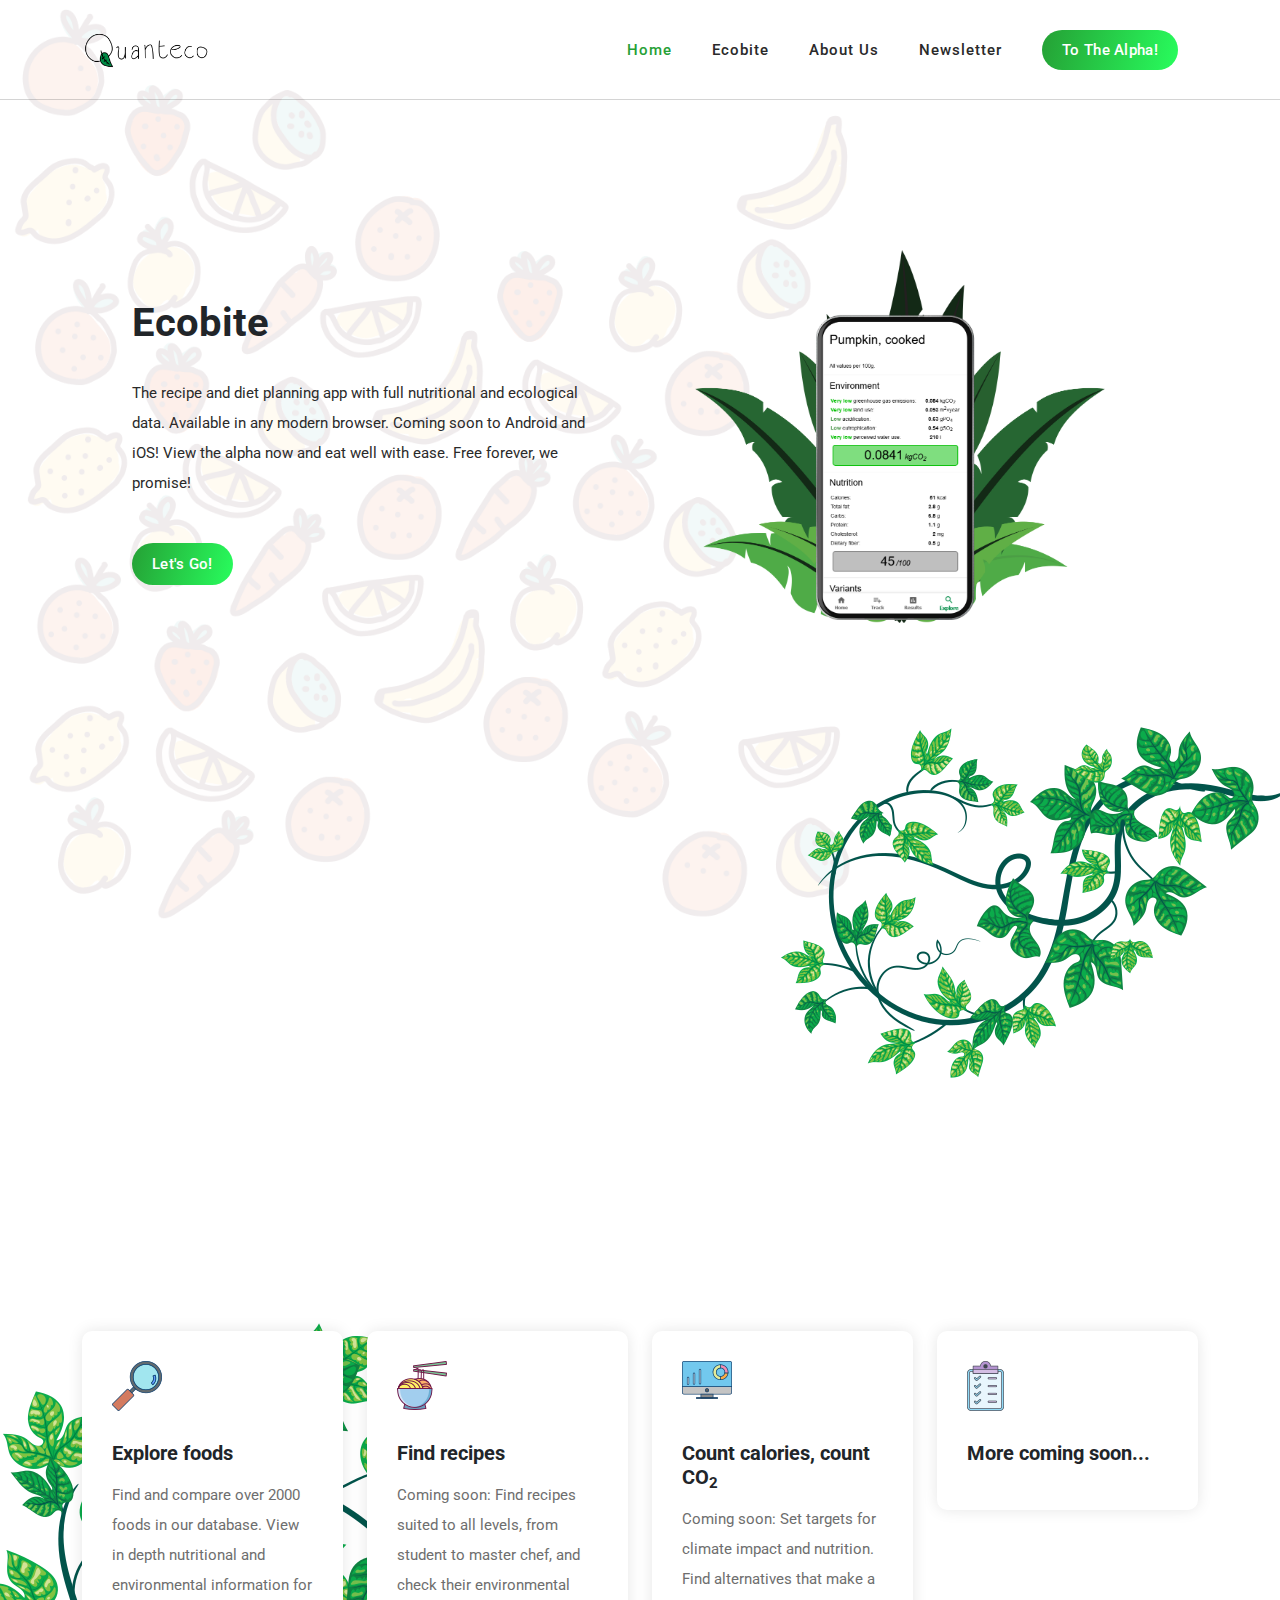
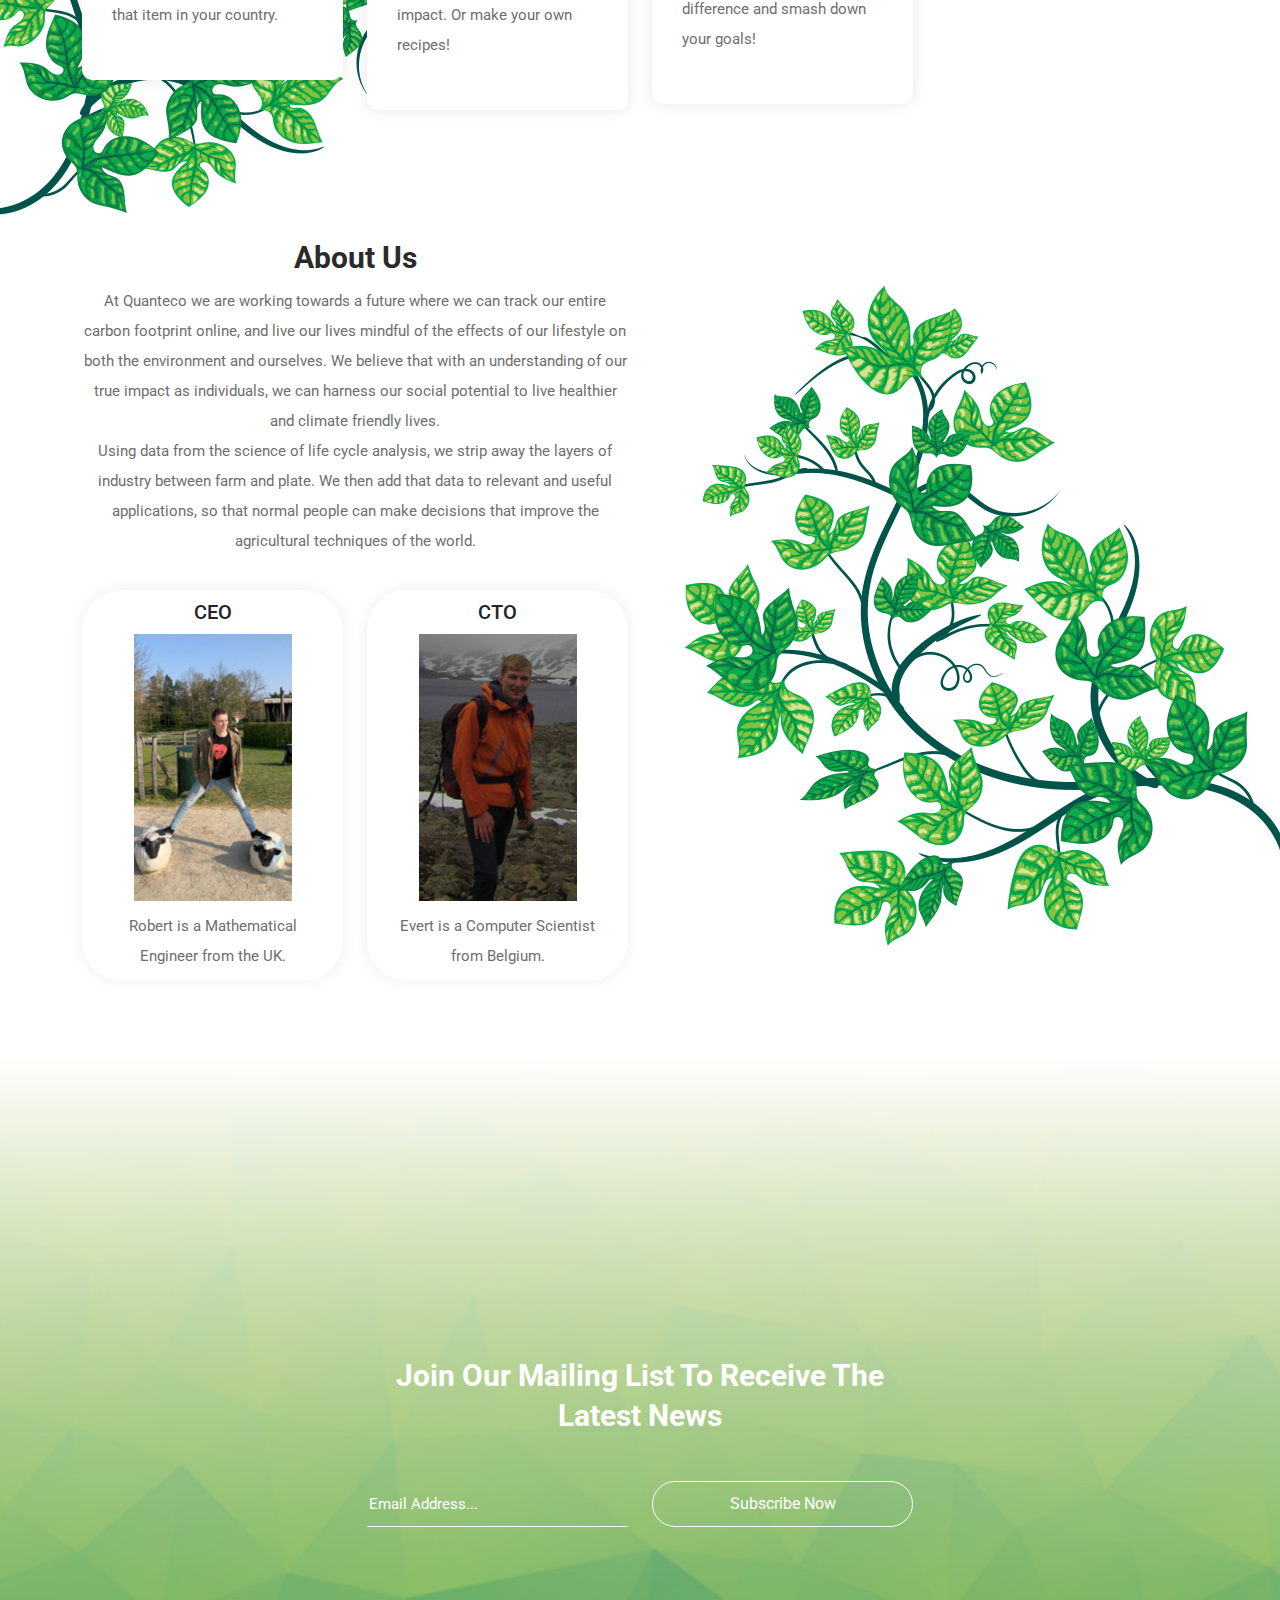
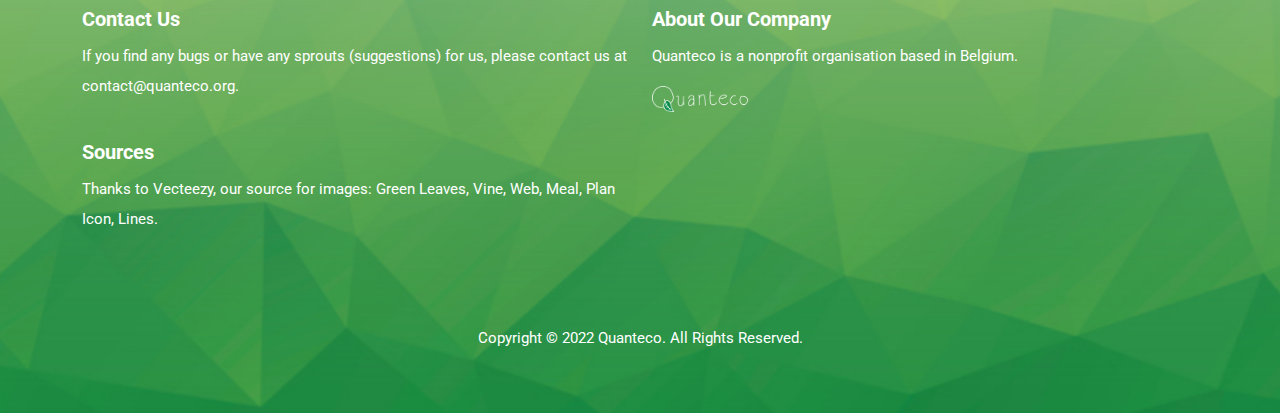
==== commit 172b4ea5: "Merge branch 'main' of https://github.com/Quanteco-HQ/Quanteco-HQ.github.io" ====
--- a/index.html
+++ b/index.html
@@ -12,7 +12,7 @@
     <link rel="preconnect" href="https://fonts.gstatic.com" crossorigin>
     <link href="https://fonts.googleapis.com/css2?family=Roboto:wght@100;300;400;500;700;900&display=swap" rel="stylesheet">
 
-    <title>Quanteco foodprint</title>
+    <title>Quanteco</title>
 
     <link rel="icon" href="Q_notion.png">
     <!-- Bootstrap core CSS -->
@@ -63,7 +63,7 @@
             <!-- ***** Menu Start ***** -->
             <ul class="nav">
               <li class="scroll-to-section"><a href="#top" class="active">Home</a></li>
-              <li class="scroll-to-section"><a href="#services">Foodprint</a></li>
+              <li class="scroll-to-section"><a href="#services">Ecobite</a></li>
               <li class="scroll-to-section"><a href="#about">About us</a></li>
              <!-- <li class="scroll-to-section"><a href="#pricing">Partnerships</a></li>-->
               <li class="scroll-to-section"><a href="#newsletter">Newsletter</a></li>
@@ -175,7 +175,7 @@
               <div class="left-content show-up header-text wow fadeInLeft" data-wow-duration="1s" data-wow-delay="1s">
                 <div class="row">
                   <div class="col-lg-12">
-                    <h2>Foodprint</h2>
+                    <h2>Ecobite</h2>
                     <p>The recipe and diet planning app with full nutritional and ecological data. Available in any modern browser. Coming soon to Android and iOS! View the alpha now and eat well with ease. Free forever, we promise!</p>
                   </div>
                   <div class="gradient-button"><a id="modal_trigger" href="https://staging.quanteco.org" target="_blank" ><!--   href="#modal"  > <i class="fa fa-sign-in-alt"></i>-->Let's go!</a></div>
@@ -807,4 +807,4 @@
   <script src="assets/js/popup.js"></script>
   <script src="assets/js/custom.js"></script>
 </body>
-</html>+</html>
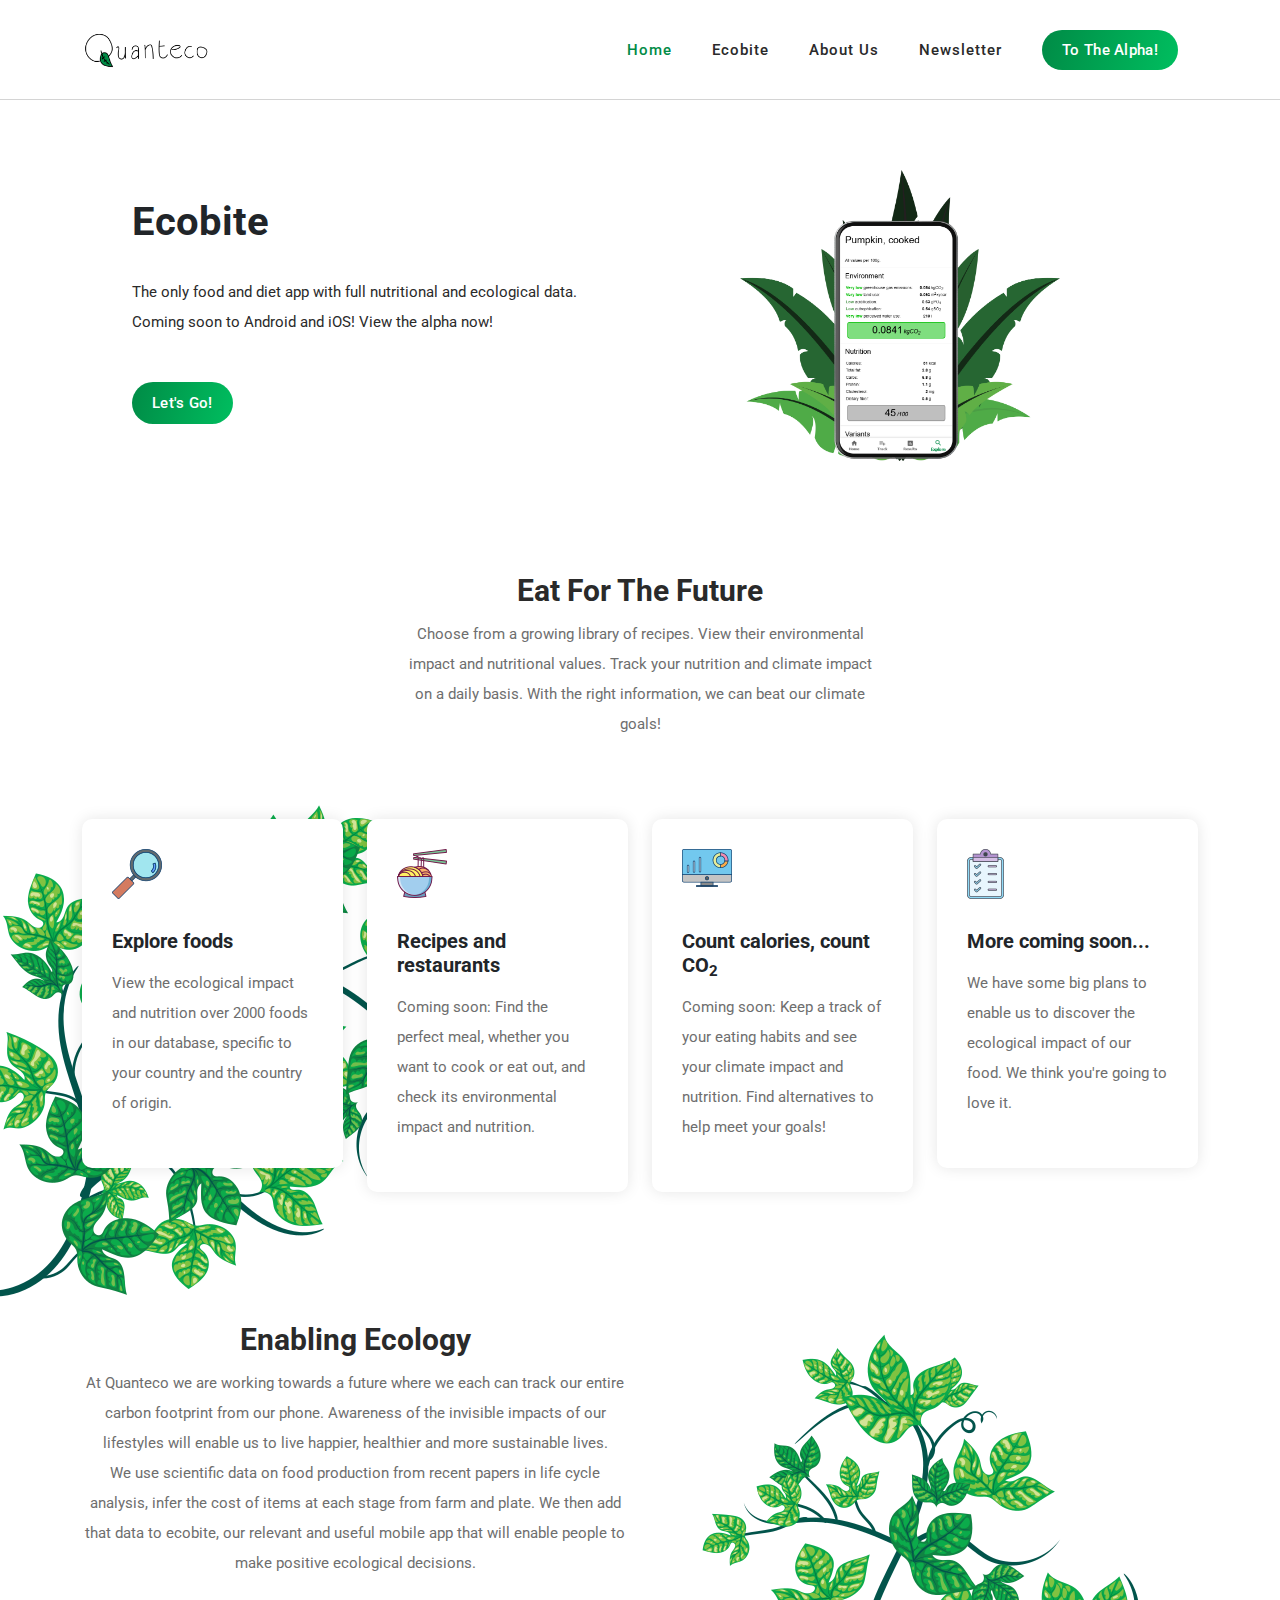
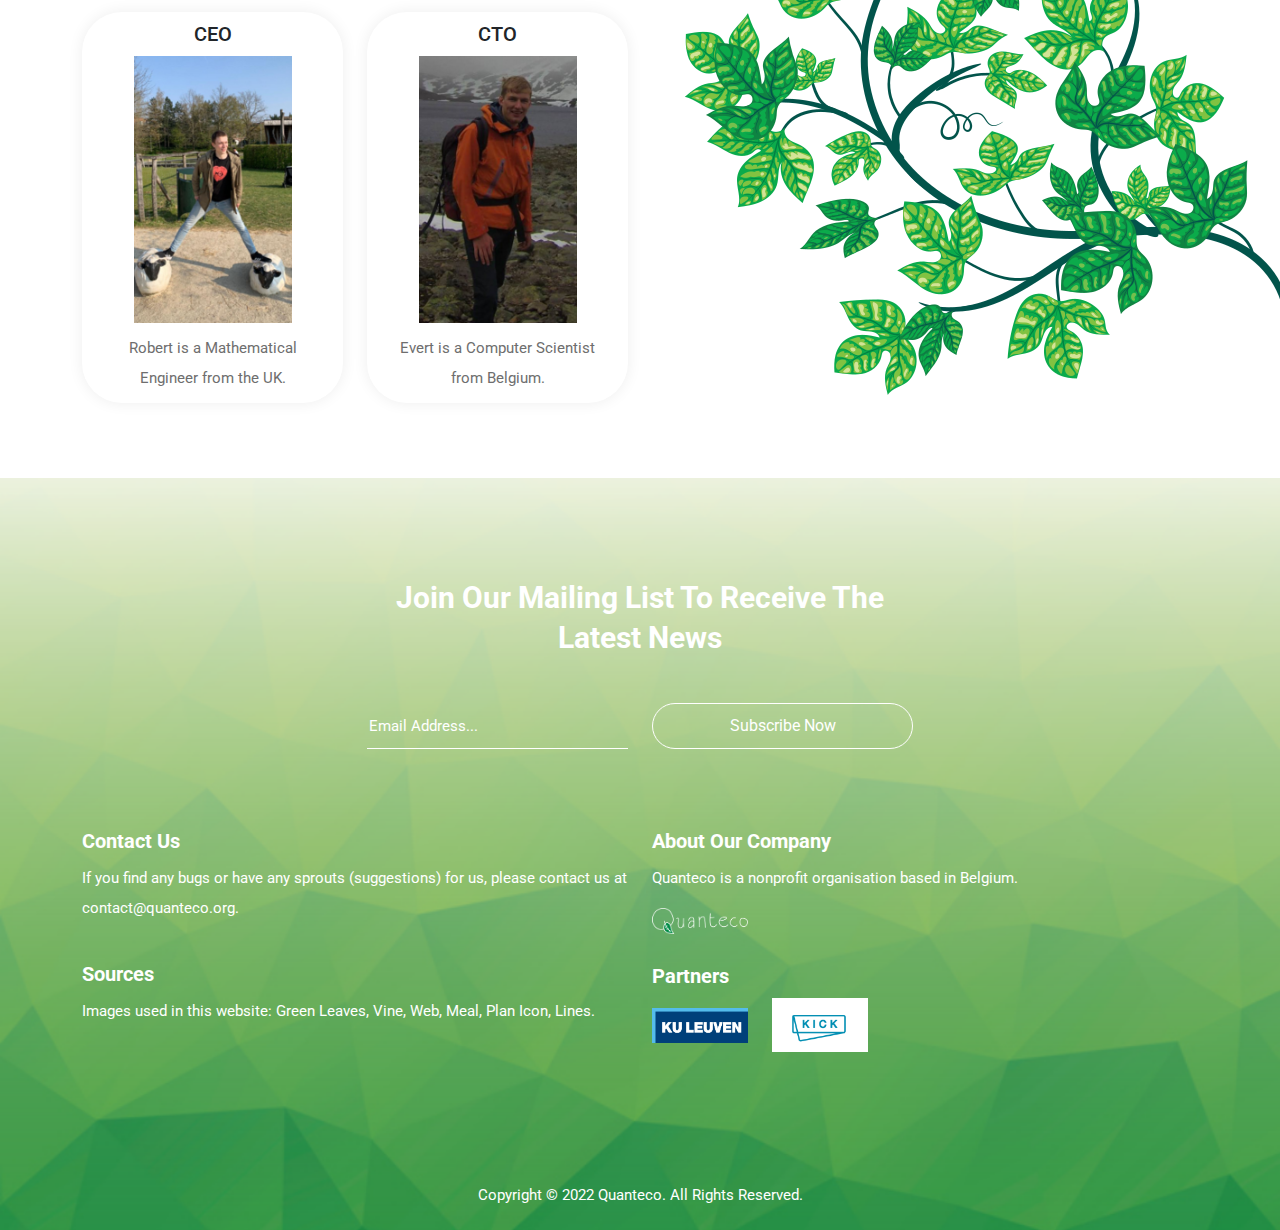
==== commit 0fc0ae57: "Website perfecto" ====
--- a/index.html
+++ b/index.html
@@ -167,7 +167,7 @@
 </div>
 
   <div class="main-banner wow fadeIn" id="top" data-wow-duration="1s" data-wow-delay="0.5s">
-    <div class="container" style="margin-bottom: 140px;">
+    <div class="container" style="margin-bottom: 40px;">
       <div class="row">
         <div class="col-lg-12">
           <div class="row">
@@ -176,7 +176,7 @@
                 <div class="row">
                   <div class="col-lg-12">
                     <h2>Ecobite</h2>
-                    <p>The recipe and diet planning app with full nutritional and ecological data. Available in any modern browser. Coming soon to Android and iOS! View the alpha now and eat well with ease. Free forever, we promise!</p>
+                    <p>The only food and diet app with full nutritional and ecological data. Coming soon to Android and iOS! View the alpha now!</p>
                   </div>
                   <div class="gradient-button"><a id="modal_trigger" href="https://staging.quanteco.org" target="_blank" ><!--   href="#modal"  > <i class="fa fa-sign-in-alt"></i>-->Let's go!</a></div>
       
@@ -199,7 +199,7 @@
               </div>
               <div class="col-lg-6">
                 <div class="right-image wow fadeInRight" data-wow-duration="1s" data-wow-delay="0.5s">
-                  <img src="assets/images/qe/phone2.png" alt="" style="z-index: 3; width: 410px;">
+                  <img src="assets/images/qe/phone2.png" alt="" style="z-index: 3; width: 320px; margin-top: 20px;">
                 </div>
               </div>
             </div>
@@ -220,7 +220,7 @@
             <!--
             <img src="assets/images/heading-line-dec.png" alt="">
             -->
-            <p> Choose from our growing library of recipes. See their environmental impact and nutritional values. Track your nutrition and CO<sub>2</sub> output on a daily basis. Together we can meet our climate goals.
+            <p> Choose from a growing library of recipes. View their environmental impact and nutritional values. Track your nutrition and climate impact on a daily basis. With the right information, we can beat our climate goals!
             </div>
         </div>
       </div>
@@ -231,7 +231,7 @@
           <div class="service-item first-service">
             <div class="icon"></div>
             <h4>Explore foods</h4>
-            <p>Find and compare over 2000 foods in our database. View in depth nutritional and environmental information for that item in your country.</p>
+            <p> View the ecological impact and nutrition over 2000 foods in our database, specific to your country and the country of origin.</p>
             <!--
             <div class="text-button">
               <a href="#">Read More <i class="fa fa-arrow-right"></i></a>
@@ -242,8 +242,8 @@
         <div class="col-lg-3">
           <div class="service-item second-service">
             <div class="icon"></div>
-            <h4>Find recipes</h4>
-            <p>Coming soon: Find recipes suited to all levels, from student to master chef, and check their environmental impact. Or make your own recipes! </p>
+            <h4>Recipes and restaurants</h4>
+            <p>Coming soon: Find the perfect meal, whether you want to cook or eat out, and check its environmental impact and nutrition. </p>
             <!--
             <div class="text-button">
               <a href="#">Read More <i class="fa fa-arrow-right"></i></a>
@@ -257,7 +257,7 @@
             <div class="icon"></div>
             
             <h4>Count calories, count CO<sub>2</sub></h4>
-            <p>Coming soon: Set targets for climate impact and nutrition. Find alternatives that make a difference and smash down your goals!</p>
+            <p>Coming soon: Keep a track of your eating habits and see your climate impact and nutrition. Find alternatives to help meet your goals!</p>
           
             <!--
             <div class="text-button">
@@ -276,6 +276,8 @@
           -->
           
           <h4>More coming soon...</h4>
+          <p>We have some big plans to enable us to discover the ecological impact of our food. We think you're going to love it.</p>
+        
             <!--
             <div class="text-button">
               <a href="#">Read More <i class="fa fa-arrow-right"></i></a>
@@ -294,13 +296,17 @@
       <div class="row">
         <div class="col-lg-6 align-self-center">
           <div class="section-heading">
-            <h4>About us</h4>
+            <h4>Enabling ecology</h4>
             <!--
             <img src="assets/images/heading-line-dec.png" alt="">
             -->
-            <p>At Quanteco we are working towards a future where we can track our entire carbon footprint online, and live our lives mindful of the effects of our lifestyle on both the environment and ourselves. We believe that with an understanding of our true impact as individuals, we can harness our social potential to live healthier and climate friendly lives.
+            <p>At Quanteco we are working towards a future where we each can track our entire carbon footprint from our phone.
+              
+              Awareness of the invisible impacts of our lifestyles will enable us to live happier, healthier and more sustainable lives.
             <br>
-             Using data from the science of life cycle analysis, we strip away the layers of industry between farm and plate. We then add that data to relevant and useful applications, so that normal people can make decisions that improve the agricultural techniques of the world.</p> <br>
+            We use scientific data on food production from recent papers in life cycle analysis, infer the cost of items at each stage from farm and plate. 
+
+            We then add that data to ecobite, our relevant and useful mobile app that will enable people to make positive ecological decisions.</p> <br>
       <!--Cake wants to create added value for companies, banks and consumers by generating new revenue streams through the processing of financial transactions.
 
 Consumers get the opportunity to earn automatic cashbacks on their daily purchases through their existing banking app.
@@ -731,7 +737,7 @@
             <h4>Sources</h4>
             
             <p>
-              Thanks to Vecteezy, our source for images: <a href="https://www.vecteezy.com/free-vector/green-leaves" target="_blank" >Green Leaves</a>, 
+              Images used in this website: <a href="https://www.vecteezy.com/free-vector/green-leaves" target="_blank" >Green Leaves</a>, 
               <a href="https://www.vecteezy.com/free-vector/vine" target="_blank" >Vine</a>, 
               <a href="https://www.vecteezy.com/free-vector/web" target="_blank" >Web</a>, 
               <a href="https://www.vecteezy.com/free-vector/meal" target="_blank" >Meal</a>, 
@@ -784,9 +790,19 @@
             <div class="logo">
               <img src="assets/images/qe/quanteco_white.png" alt="">
             </div>   
+          </div>
+          
+          <div class="footer-widget">
+            <h4> Partners</h4>      
+            <div class="logo">
+              <img src="assets/images/qe/KUL.png" alt="" style="margin-right: 20px;">
+                  
+              <img src="assets/images/qe/KICK.png" alt="">
+            </div>   
             <br></br>
           </div>
         </div>
+
         <div class="col-lg-12">
           <div class="copyright-text">
             <p>Copyright © 2022 Quanteco. All Rights Reserved. 
--- a/assets/css/templatemo-chain-app-dev.css
+++ b/assets/css/templatemo-chain-app-dev.css
@@ -147,12 +147,12 @@
 }
 
 ::selection {
-  background: #25a035;
+  background: #008b46ff;
   color: #fff !important;
 }
 
 ::-moz-selection {
-  background: #25a035;
+  background: #008b46ff;
   color: #fff !important;
 }
 
@@ -187,7 +187,7 @@
 
 .section-heading h4 em {
   font-style: normal;
-  color: #25a035;
+  color: #008b46ff;
 }
 
 .section-heading img {
@@ -207,7 +207,7 @@
 .white-button a {
   display: inline-block !important;
   padding: 10px 20px !important;
-  color: #25a035 !important;
+  color: #008b46ff !important;
   text-transform: capitalize;
   font-size: 15px;
   background-color: #fff;
@@ -223,7 +223,7 @@
 }
 
 .white-button a:hover {
-  background-color: #25a035;
+  background-color: #008b46ff;
   color: #fff !important;
 }
 
@@ -247,8 +247,8 @@
   color: #fff !important;
   text-transform: capitalize;
   font-size: 15px;
-  background: #25a035;
-  background: linear-gradient(105deg, #25a035 0%, rgb(40, 253, 93) 100%);
+  background: #008b46ff;
+  background: linear-gradient(105deg, #008b46ff 0%, rgb(0, 190, 95) 100%);
   border-radius: 23px;
   font-weight: 500 !important;
   letter-spacing: 0.3px !important;
@@ -257,15 +257,15 @@
 
 .gradient-button a:hover {
   color: rgb(0, 0, 0) !important;
-  background: #25a035;
-  background: linear-gradient(105deg, #25a035 0%, rgb(40, 253, 93) 100%);
+  background: #008b46ff;
+  background: linear-gradient(105deg, #008b46ff 0%, rgb(0, 190, 95) 100%);
  }
 
 .border-button a {
   display: inline-block !important;
   padding: 10px 20px !important;
-  color: #25a035 !important;
-  border: 1px solid #25a035;
+  color: #008b46ff !important;
+  border: 1px solid #008b46ff;
   text-transform: capitalize;
   font-size: 15px;
   display: inline-block;
@@ -277,7 +277,7 @@
 }
 
 .border-button a:hover {
-  background-color: #25a035;
+  background-color: #008b46ff;
   color: #fff !important;
 }
 
@@ -305,7 +305,7 @@
 }
 
 .background-header .main-nav .nav li:hover a {
-  color: #25a035;
+  color: #008b46ff;
 }
 
 .background-header .nav li a.active {
@@ -317,7 +317,7 @@
   position: absolute;
   width: 100%;
   height: 1px;
-  background-color: #25a035;
+  background-color: #008b46ff;
   content: '';
   left: 50%;
   bottom: -20px;
@@ -428,7 +428,7 @@
 
 .header-area .main-nav .nav li:hover a,
 .header-area .main-nav .nav li a.active {
-  color: #25a035!important;
+  color: #008b46ff!important;
 }
 
 .header-area .main-nav .nav li:last-child a.active {
@@ -437,7 +437,7 @@
 
 .background-header .main-nav .nav li:hover a,
 .background-header .main-nav .nav li a.active {
-  color: #25a035!important;
+  color: #008b46ff!important;
   opacity: 1;
 }
 
@@ -499,7 +499,7 @@
 
 .header-area .main-nav .nav li.submenu ul li a:hover {
   background: #fff;
-  color: #25a035!important;
+  color: #008b46ff!important;
   padding-left: 25px;
 }
 
@@ -639,7 +639,7 @@
 }
 
 .header-area.header-sticky .nav li a.active {
-  color: #25a035;
+  color: #008b46ff;
 }
 
 @media (max-width: 1200px) {
@@ -679,7 +679,7 @@
   }
   .header-area.header-sticky .nav li a:hover,
   .header-area.header-sticky .nav li a.active {
-    color: #25a035!important;
+    color: #008b46ff!important;
     opacity: 1;
   }
   .header-area.header-sticky .nav li.search-icon a {
@@ -741,7 +741,7 @@
   }
   .header-area .main-nav .nav li a:hover {
     background: #eee !important;
-    color: #25a035!important;
+    color: #008b46ff!important;
   }
   .header-area .main-nav .nav li.submenu ul {
     position: relative;
@@ -855,7 +855,7 @@
     height: 16px;
     top: 12px;
     left: 15px;
-    background: #25a035;
+    background: #008b46ff;
     border-radius: 50%;
     -webkit-transform: translateX(0);
     transform: translateX(0);
@@ -878,7 +878,7 @@
     width: 16px;
     height: 16px;
     margin-left: 16px;
-    background: #25a035;
+    background: #008b46ff;
     border-radius: 50%;
 }
 
@@ -894,14 +894,14 @@
   background-repeat: no-repeat;
   background-position: center center;
   background-size: cover;
-  padding: 250px 120px 150px 120px;
+  padding: 150px 120px 0px 120px;
   position: relative;
   overflow: hidden;
 }
 
 .main-banner:after {
   content: '';
-  background-image: url(../images/qe/bgfood.png); /* url(../images/slider-left-dec.png);*/
+  /*background-image: url(../images/qe/bgfood.png); /* url(../images/slider-left-dec.png);*/
   background-repeat: no-repeat;
   background-size: contain;
   position: absolute;
@@ -962,7 +962,7 @@
 */
 
 .services {
-  padding-top: 130px;
+  padding-top: 0px;
   position: relative;
 }
 
@@ -991,11 +991,11 @@
 
 .services:before {
   content: '';
-  background-image: url(../images/qe/vine3.png);
+ /* background-image: url(../images/qe/vine3.png);*/
   background-repeat: no-repeat;
   position: absolute;
-  right: 0px;
-  top: -210px;
+  right: -100px;
+  top: -200px;
   width: 500px;
   height: 400px;
   z-index: 1;
@@ -1167,7 +1167,7 @@
 }
 
 .about-us .box-item:hover h4 a {
-  color: #25a035;
+  color: #008b46ff;
 }
 
 .about-us .gradient-button {
@@ -1264,7 +1264,7 @@
 .the-clients .naccs .menu div.active i,
 .the-clients .naccs .menu div.active span.rating,
 .the-clients .naccs .menu div.active .thumb {
-  color: #25a035;
+  color: #008b46ff;
 }
 
 .the-clients ul.nacc {
@@ -1423,7 +1423,7 @@
 }
 
 .pricing-item-regular ul li {
-  color: #25a035;
+  color: #008b46ff;
   font-size: 15px;
   margin-bottom: 15px;
 }
@@ -1500,7 +1500,7 @@
 }
 
 .pricing-item-pro ul li {
-  color: #25a035;
+  color: #008b46ff;
   font-size: 15px;
   margin-bottom: 15px;
 }
@@ -1605,11 +1605,11 @@
 
 footer {
   background-image: /*url(../images/footer-bg.png);*/ url(../images/qe/back2.png);
-  background-position: center top;
+  background-position: center ;
   background-repeat: no-repeat;
-  background-size:cover;
-  padding-top: 300px;
-  padding-bottom: 60px;
+  background-size: cover;
+  padding-top: 100px;
+  padding-bottom: 20px;
 }
 
 footer .section-heading {
@@ -1655,7 +1655,7 @@
 
 footer #search button:hover {
   background-color: #fff;
-  color: #25a035;
+  color: #008b46ff;
 }
 
 .footer-widget .logo img {
@@ -1751,13 +1751,13 @@
 
 .btn {
   padding: 10px 20px;
-  background: #25a035;
+  background: #008b46ff;
   color: #fff;
   transition: all .3s;
 }
 
 .btn_red {
-  background: #25a035;
+  background: #008b46ff;
   color: #FFF;
 }
 
@@ -1810,7 +1810,7 @@
   right: 0;
   top: 0;
   padding: 10px 15px;
-  background: #25a035;
+  background: #008b46ff;
   cursor: pointer;
   color: #fff;
   font-size: 16px;
@@ -1927,7 +1927,7 @@
   clear: both;
   overflow: hidden;
   text-decoration: none;
-  color: #25a035;
+  color: #008b46ff;
   transition: all .3s;
 }
 /* User Register Form */
@@ -2149,7 +2149,7 @@
   }
   footer #search button {
     background-color: #fff;
-    color: #25a035;
+    color: #008b46ff;
   }
   footer #search input::placeholder { 
     color: #2a2a2a;
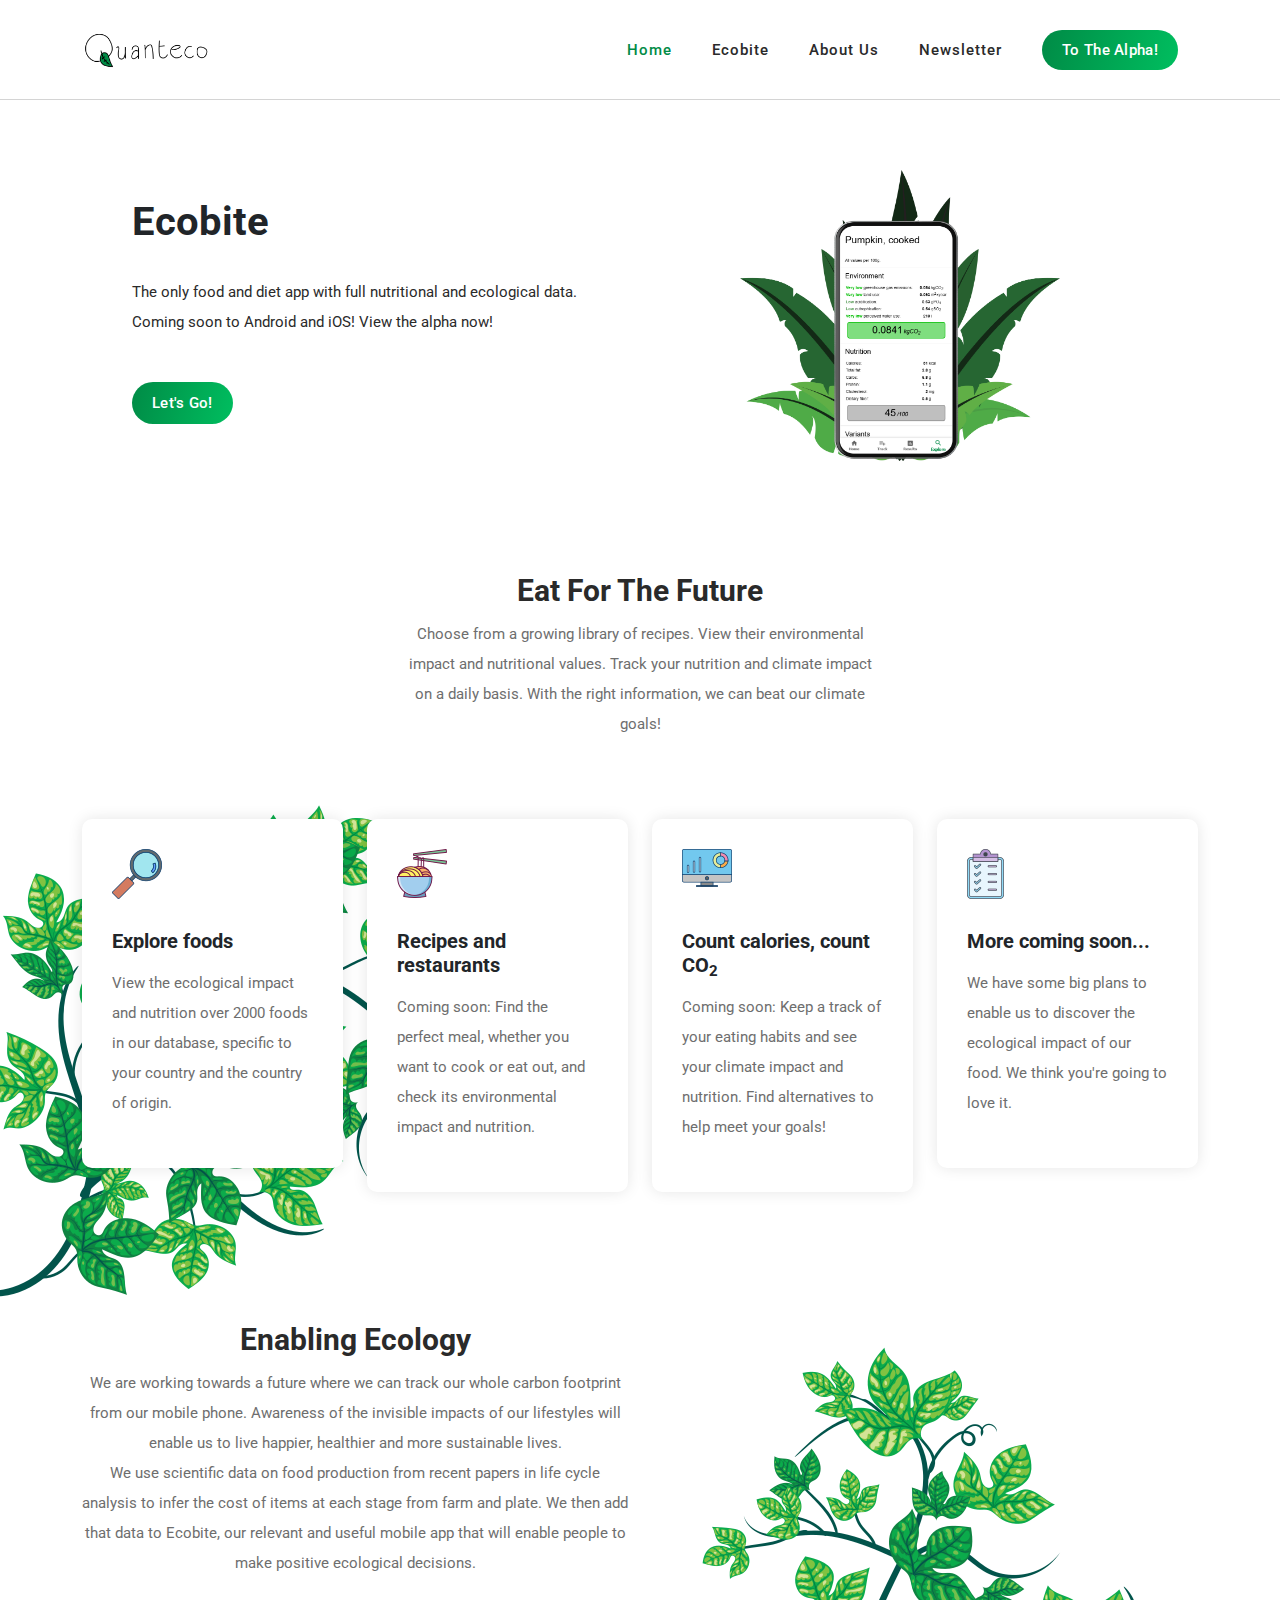
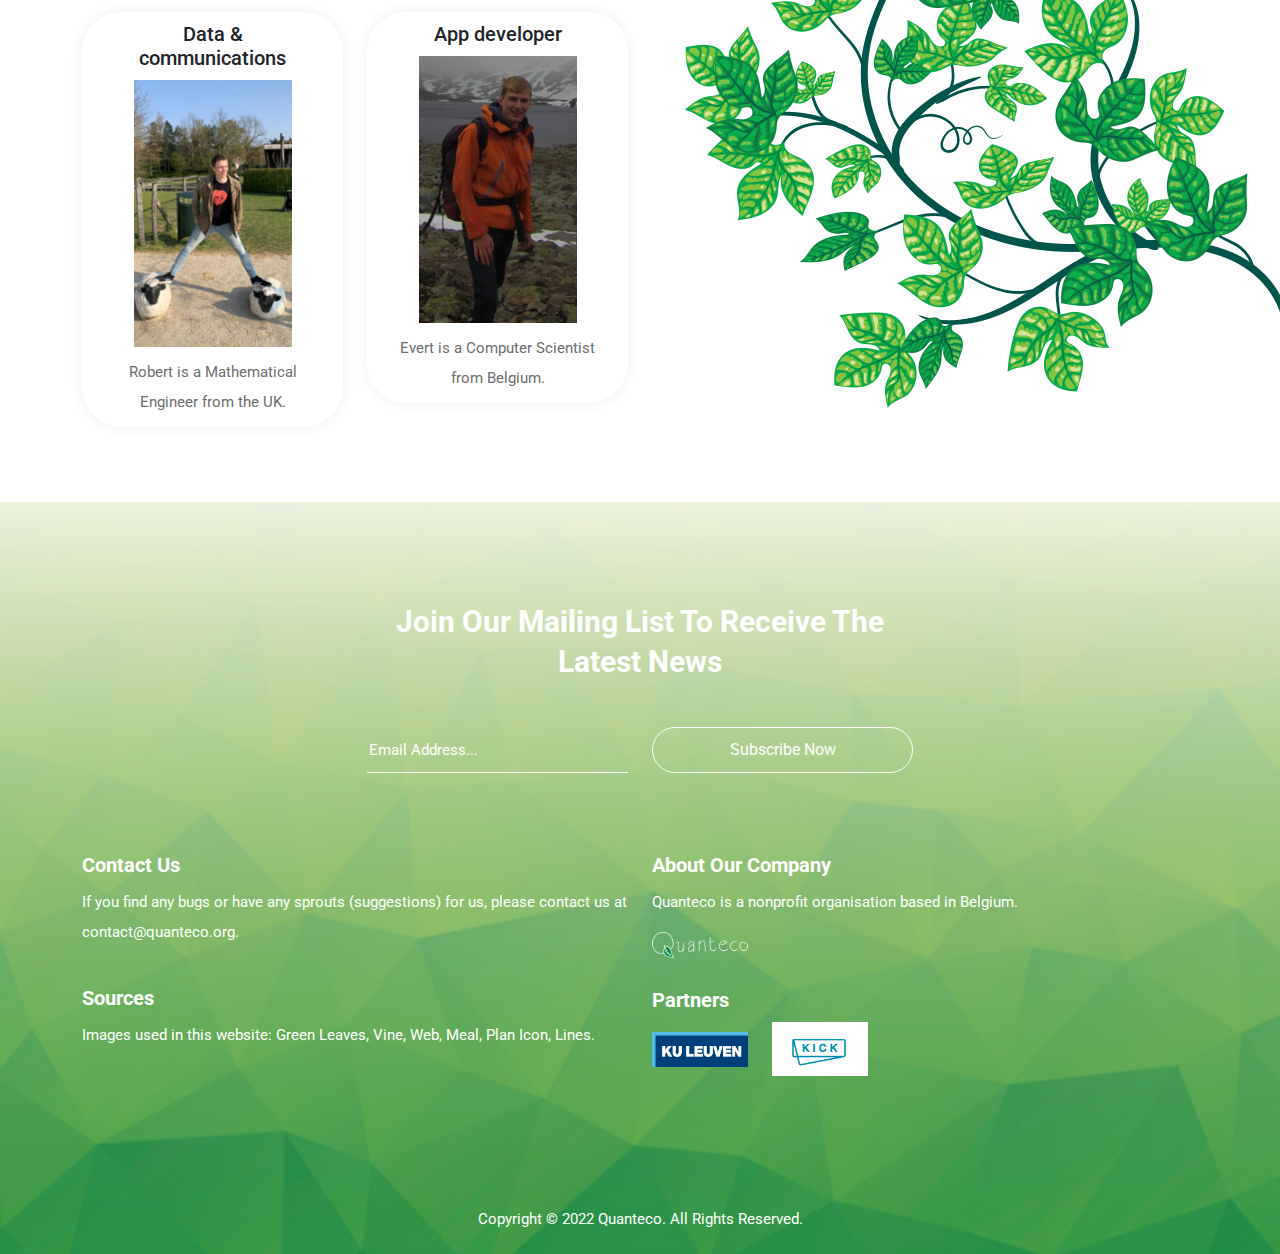
==== commit efc77782: "Website good" ====
--- a/index.html
+++ b/index.html
@@ -300,13 +300,13 @@
             <!--
             <img src="assets/images/heading-line-dec.png" alt="">
             -->
-            <p>At Quanteco we are working towards a future where we each can track our entire carbon footprint from our phone.
+            <p>We are working towards a future where we can track our whole carbon footprint from our mobile phone.
               
               Awareness of the invisible impacts of our lifestyles will enable us to live happier, healthier and more sustainable lives.
             <br>
-            We use scientific data on food production from recent papers in life cycle analysis, infer the cost of items at each stage from farm and plate. 
-
-            We then add that data to ecobite, our relevant and useful mobile app that will enable people to make positive ecological decisions.</p> <br>
+            We use scientific data on food production from recent papers in life cycle analysis to infer the cost of items at each stage from farm and plate. 
+
+            We then add that data to Ecobite, our relevant and useful mobile app that will enable people to make positive ecological decisions.</p> <br>
       <!--Cake wants to create added value for companies, banks and consumers by generating new revenue streams through the processing of financial transactions.
 
 Consumers get the opportunity to earn automatic cashbacks on their daily purchases through their existing banking app.
@@ -318,7 +318,7 @@
           <div class="row">
             <div class="col-lg-6">
               <div class="box-item">
-                <h5> CEO </h5>
+                <h5> Data & communications  </h5>
                <p><img class="teamimage" src="assets/images/qe/robert.png" style="height: 267px; width: 158px;" alt="Robert"> <br></p>
               <p>
                Robert is a Mathematical Engineer from the UK.
@@ -329,7 +329,7 @@
             
             <div class="col-lg-6">
               <div class="box-item">
-                  <h5> CTO </h5>
+                  <h5> App developer </h5>
                   <p> <img  src="assets/images/qe/evert.png" alt="Evert" style="height: 267px; width: 158px;"> <br></p> 
                 <p>
                    Evert is a Computer Scientist from Belgium.
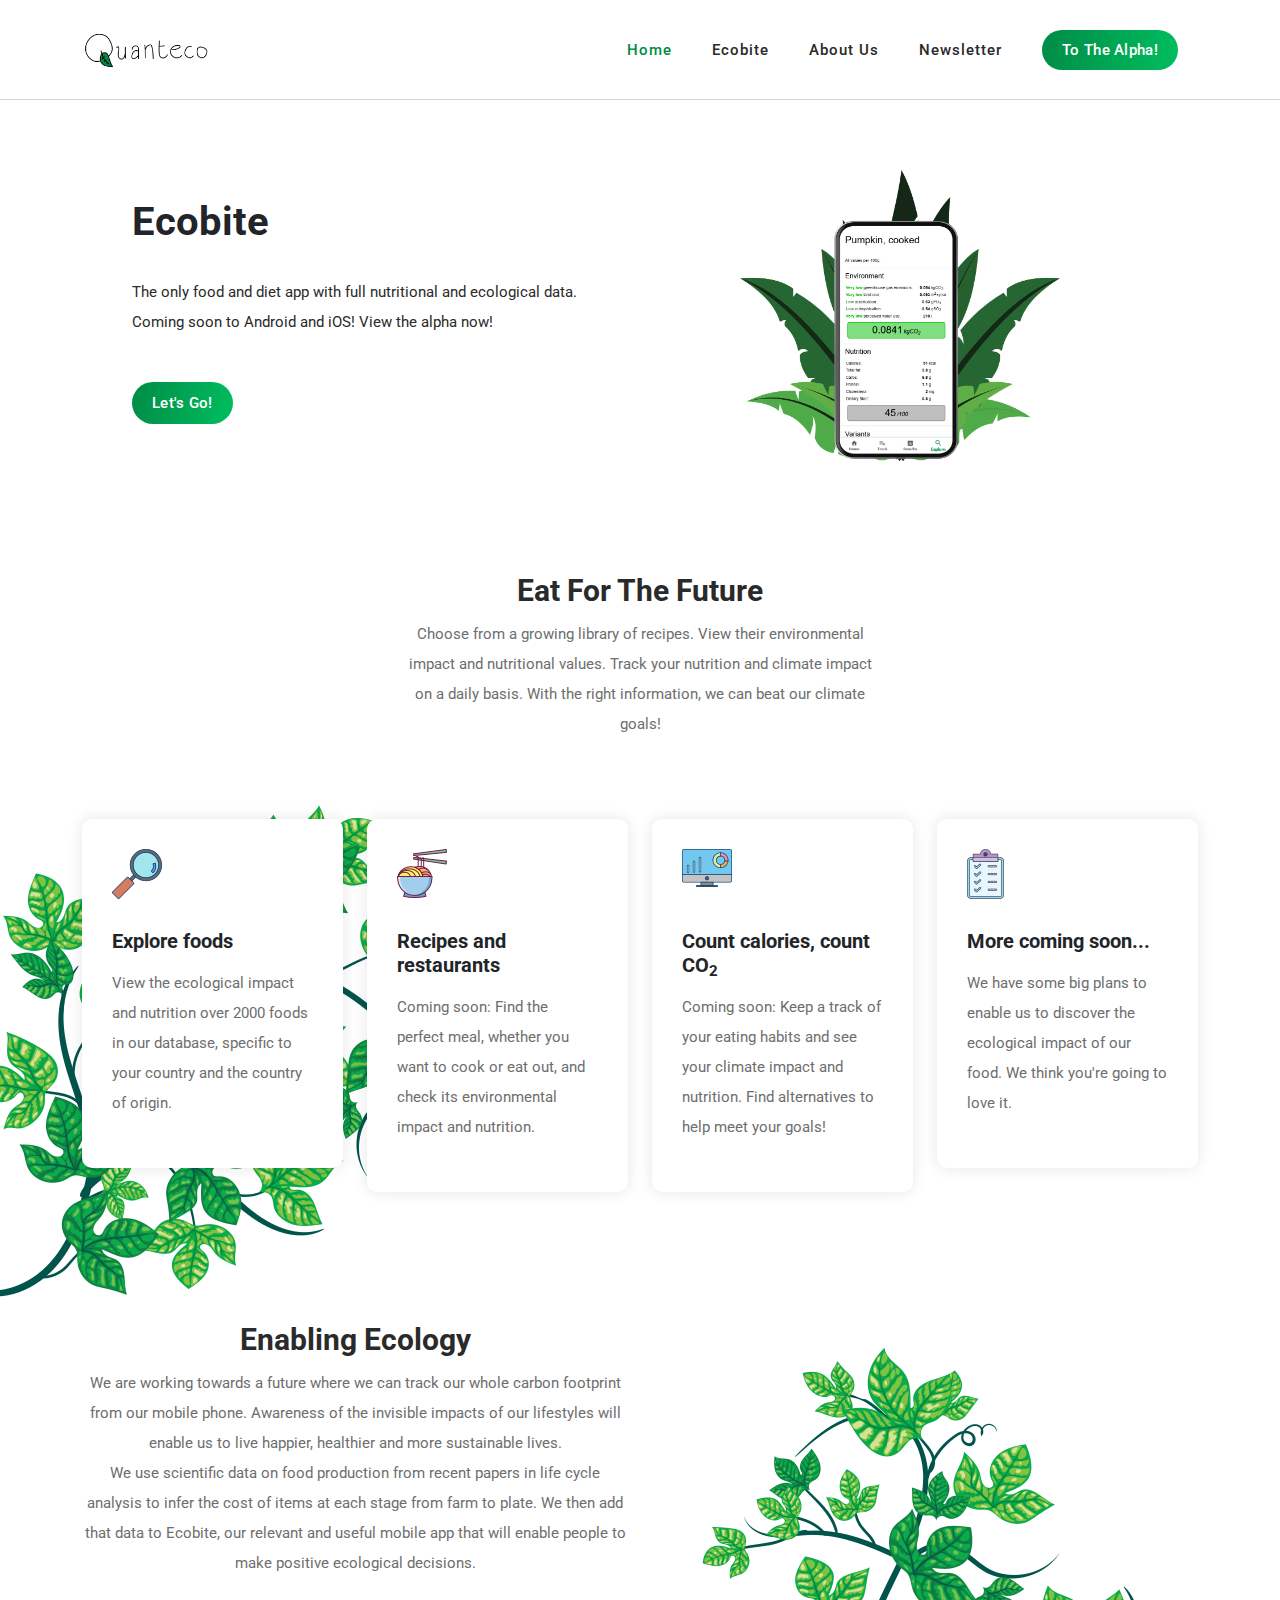
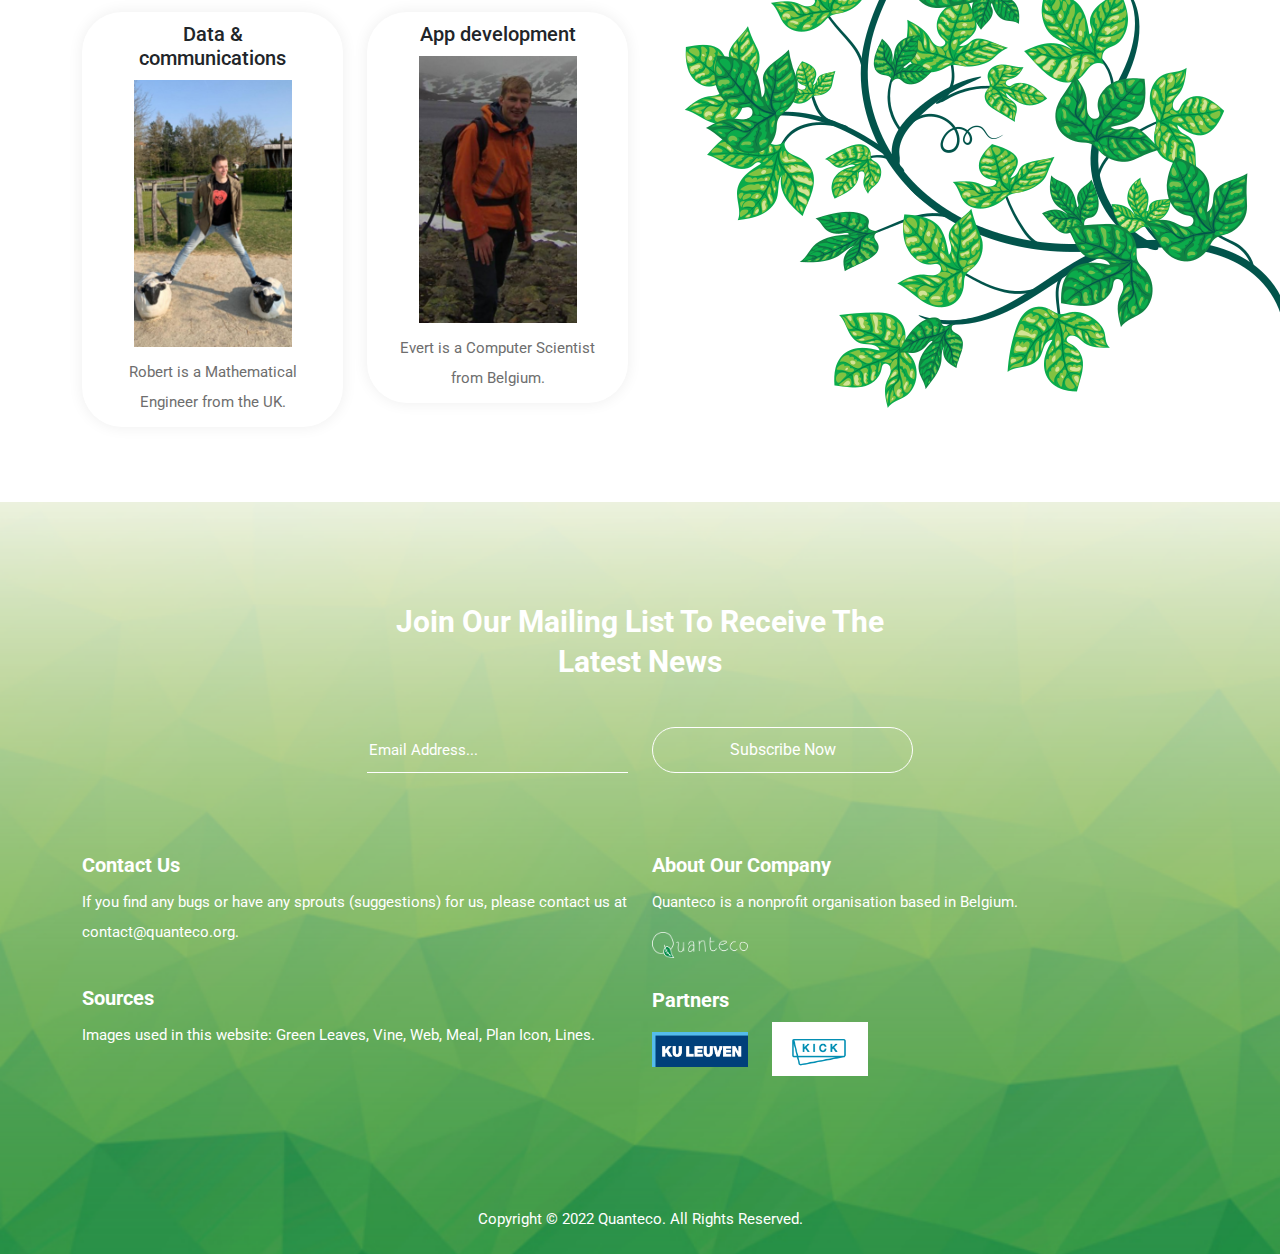
==== commit fd453bf7: "Minor changes" ====
--- a/index.html
+++ b/index.html
@@ -304,7 +304,7 @@
               
               Awareness of the invisible impacts of our lifestyles will enable us to live happier, healthier and more sustainable lives.
             <br>
-            We use scientific data on food production from recent papers in life cycle analysis to infer the cost of items at each stage from farm and plate. 
+            We use scientific data on food production from recent papers in life cycle analysis to infer the cost of items at each stage from farm to plate. 
 
             We then add that data to Ecobite, our relevant and useful mobile app that will enable people to make positive ecological decisions.</p> <br>
       <!--Cake wants to create added value for companies, banks and consumers by generating new revenue streams through the processing of financial transactions.
@@ -329,7 +329,7 @@
             
             <div class="col-lg-6">
               <div class="box-item">
-                  <h5> App developer </h5>
+                  <h5> App development </h5>
                   <p> <img  src="assets/images/qe/evert.png" alt="Evert" style="height: 267px; width: 158px;"> <br></p> 
                 <p>
                    Evert is a Computer Scientist from Belgium.
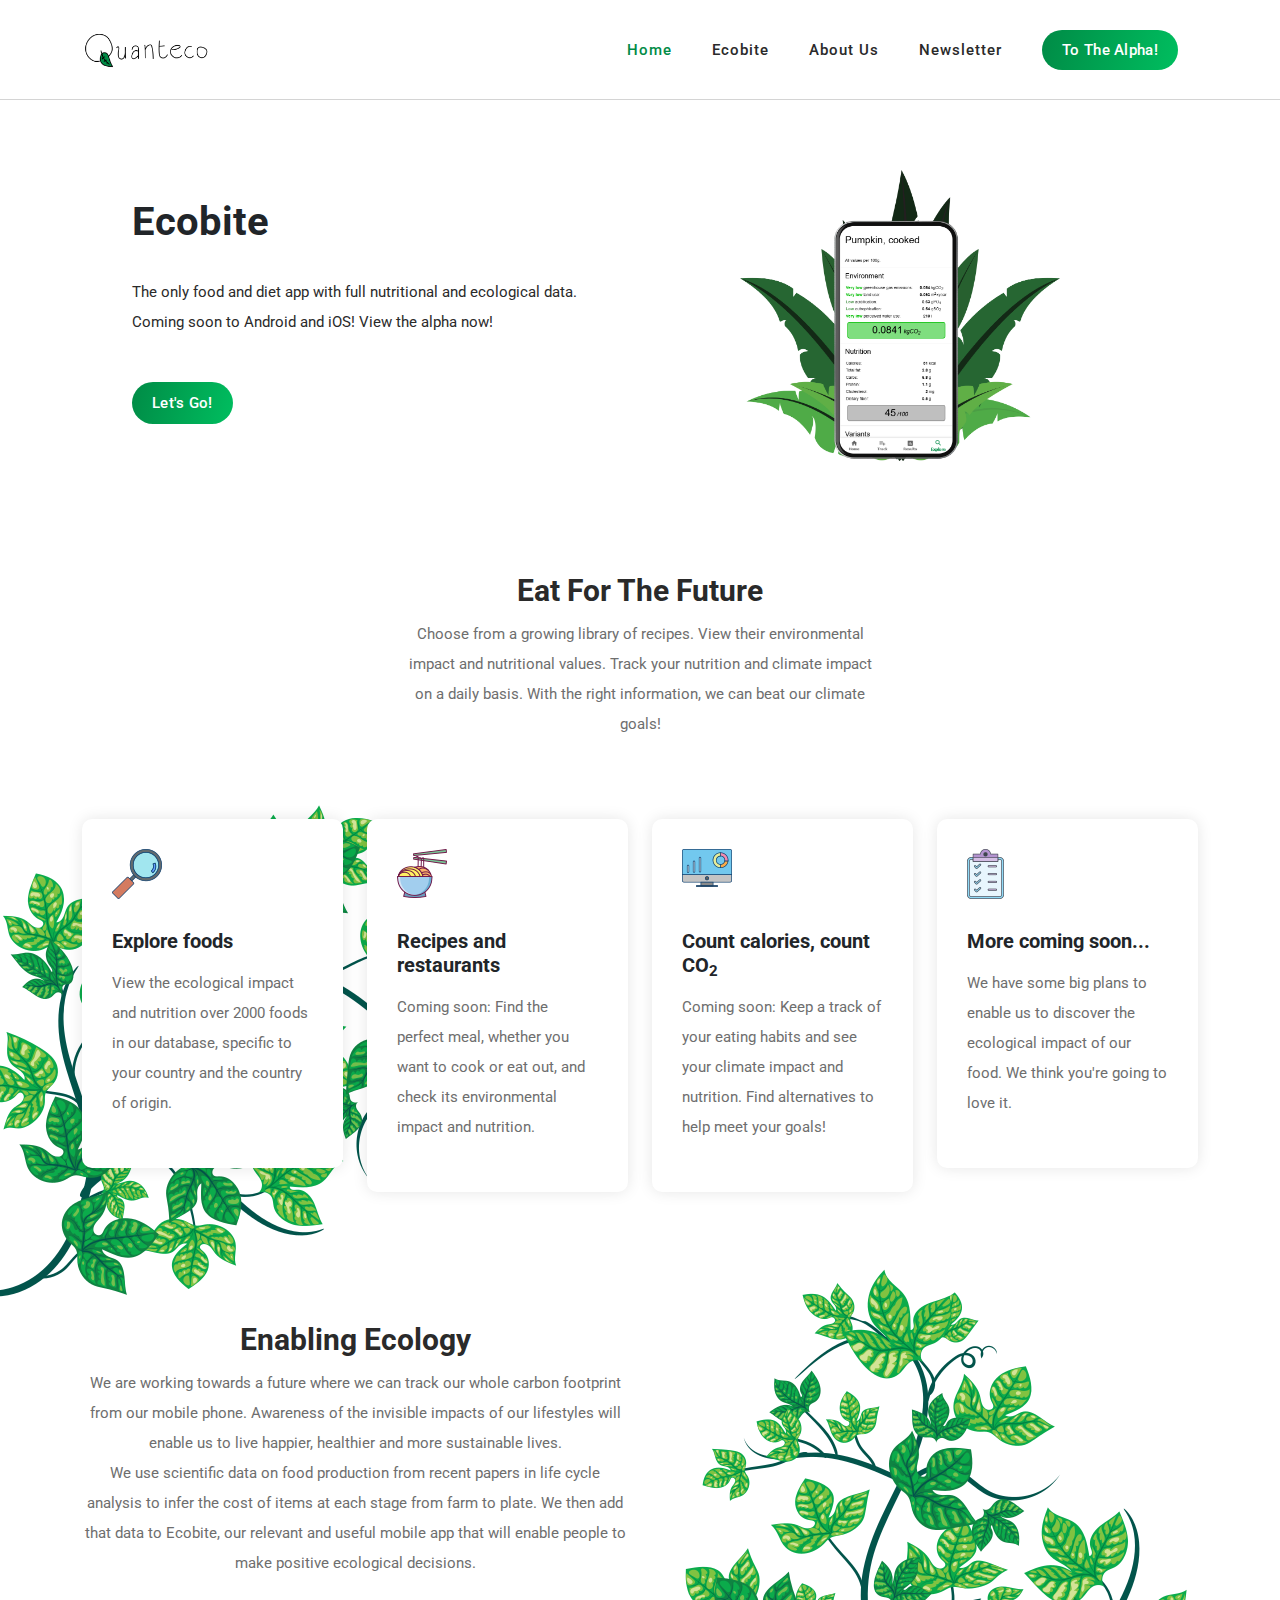
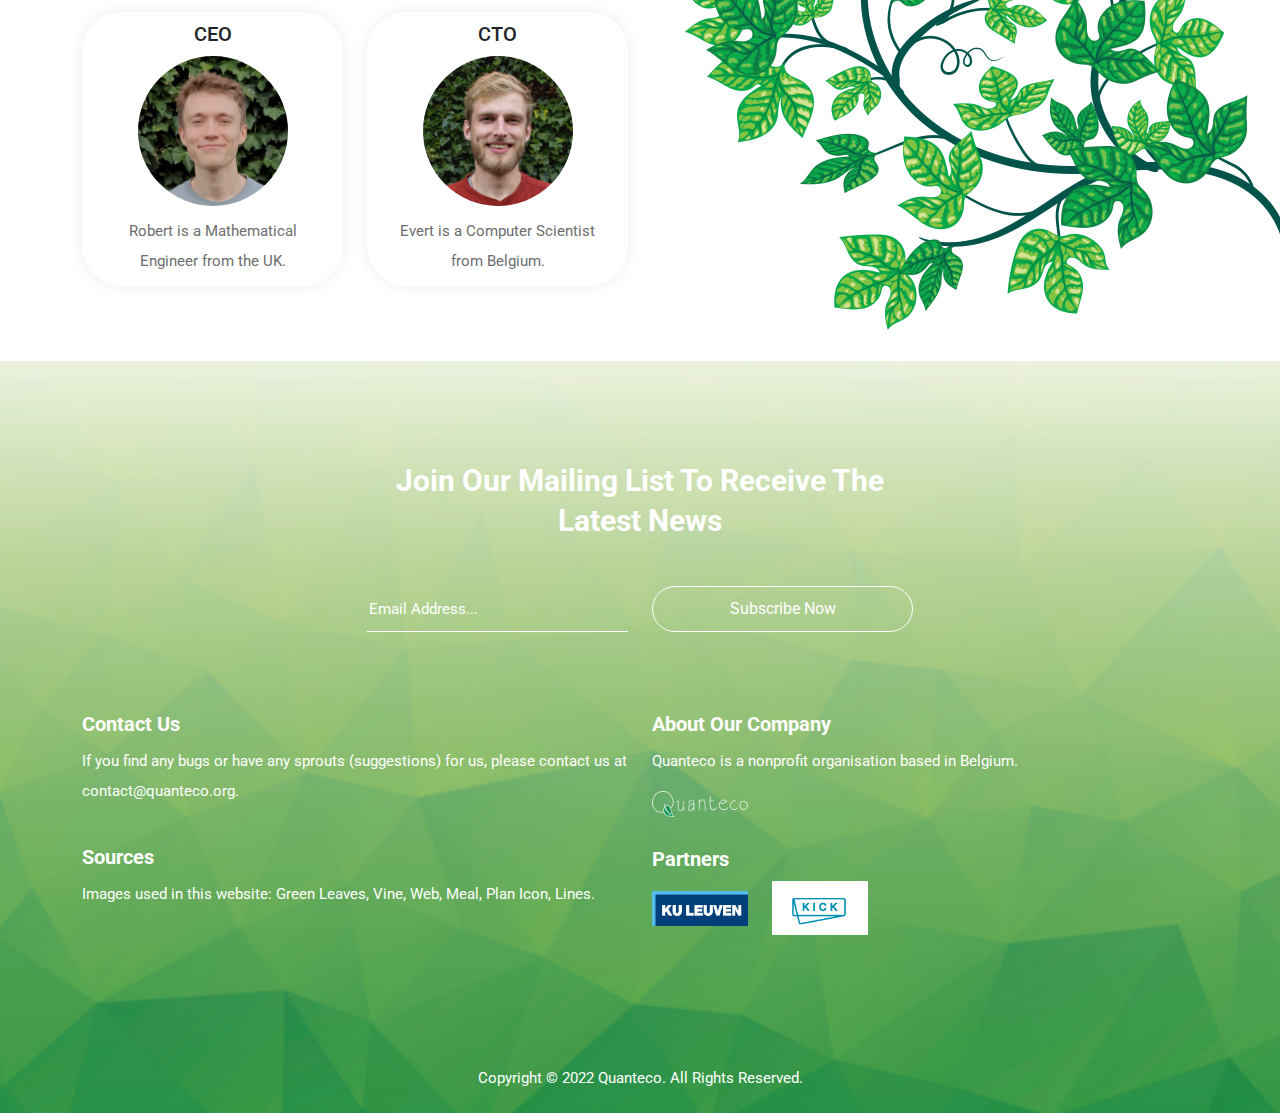
==== commit f2dc69fc: "New images" ====
--- a/index.html
+++ b/index.html
@@ -67,7 +67,7 @@
               <li class="scroll-to-section"><a href="#about">About us</a></li>
              <!-- <li class="scroll-to-section"><a href="#pricing">Partnerships</a></li>-->
               <li class="scroll-to-section"><a href="#newsletter">Newsletter</a></li>
-              <li><div class="gradient-button"><a id="modal_trigger" href="https://staging.quanteco.org" target="_blank" ><!--   href="#modal"  > <i class="fa fa-sign-in-alt"></i>-->To the alpha!</a></div></li> 
+              <li><div class="gradient-button"><a id="modal_trigger" href="https://app.quanteco.org" target="_blank" ><!--   href="#modal"  > <i class="fa fa-sign-in-alt"></i>-->To the alpha!</a></div></li> 
             </ul>        
             <a class='menu-trigger'>
                 <span>Menu</span>
@@ -178,7 +178,7 @@
                     <h2>Ecobite</h2>
                     <p>The only food and diet app with full nutritional and ecological data. Coming soon to Android and iOS! View the alpha now!</p>
                   </div>
-                  <div class="gradient-button"><a id="modal_trigger" href="https://staging.quanteco.org" target="_blank" ><!--   href="#modal"  > <i class="fa fa-sign-in-alt"></i>-->Let's go!</a></div>
+                  <div class="gradient-button"><a id="modal_trigger" href="https://app.quanteco.org" target="_blank" ><!--   href="#modal"  > <i class="fa fa-sign-in-alt"></i>-->Let's go!</a></div>
       
                   <!--
                   <div class="col-lg-12">
@@ -190,7 +190,7 @@
                     </div>
                   <br>
                     <div class="white-button scroll-to-section">
-                      <a href="https://staging.quanteco.org/search" target="_blank"> Login Online</a>
+                      <a href="https://app.quanteco.org/search" target="_blank"> Login Online</a>
                     </div>
                     
                   -->
@@ -315,27 +315,28 @@
 
 Banks are given the opportunity to offer an additional service to their customers, increasing customer loyalty while developing an additional revenue stream.-->
             </p>
-          <div class="row">
-            <div class="col-lg-6">
-              <div class="box-item">
-                <h5> Data & communications  </h5>
-               <p><img class="teamimage" src="assets/images/qe/robert.png" style="height: 267px; width: 158px;" alt="Robert"> <br></p>
-              <p>
-               Robert is a Mathematical Engineer from the UK.
-
-              </p>
-              </div>
-            </div>
-            
-            <div class="col-lg-6">
-              <div class="box-item">
-                  <h5> App development </h5>
-                  <p> <img  src="assets/images/qe/evert.png" alt="Evert" style="height: 267px; width: 158px;"> <br></p> 
+            <div class="row">
+              <div class="col-lg-6">
+                <div class="box-item">
+                  <h5> CEO </h5>
+                 <p><img class="teamimage" src="assets/images/qe/Rob.jpeg" style="height: 150px; width: 150px; border-radius:50%;" alt="Robert"> <br></p>
                 <p>
-                   Evert is a Computer Scientist from Belgium.
-              </div>
-            </div>
-           
+                 Robert is a Mathematical Engineer from the UK.
+  
+                </p>
+                </div>
+              </div>
+              
+              <div class="col-lg-6">
+                <div class="box-item">
+                    <h5> CTO </h5>
+                    <p> <img  src="assets/images/qe/Evert.jpeg"  style="height: 150px; width: 150px; border-radius:50%;" alt="Evert">
+                      <!-- style="height: 267px; width: 158px;" --> 
+                       <br></p> 
+                  <p>
+                     Evert is a Computer Scientist from Belgium.
+                </div>
+              </div>
             <!--
             <div class="col-lg-6">
               <div class="box-item">
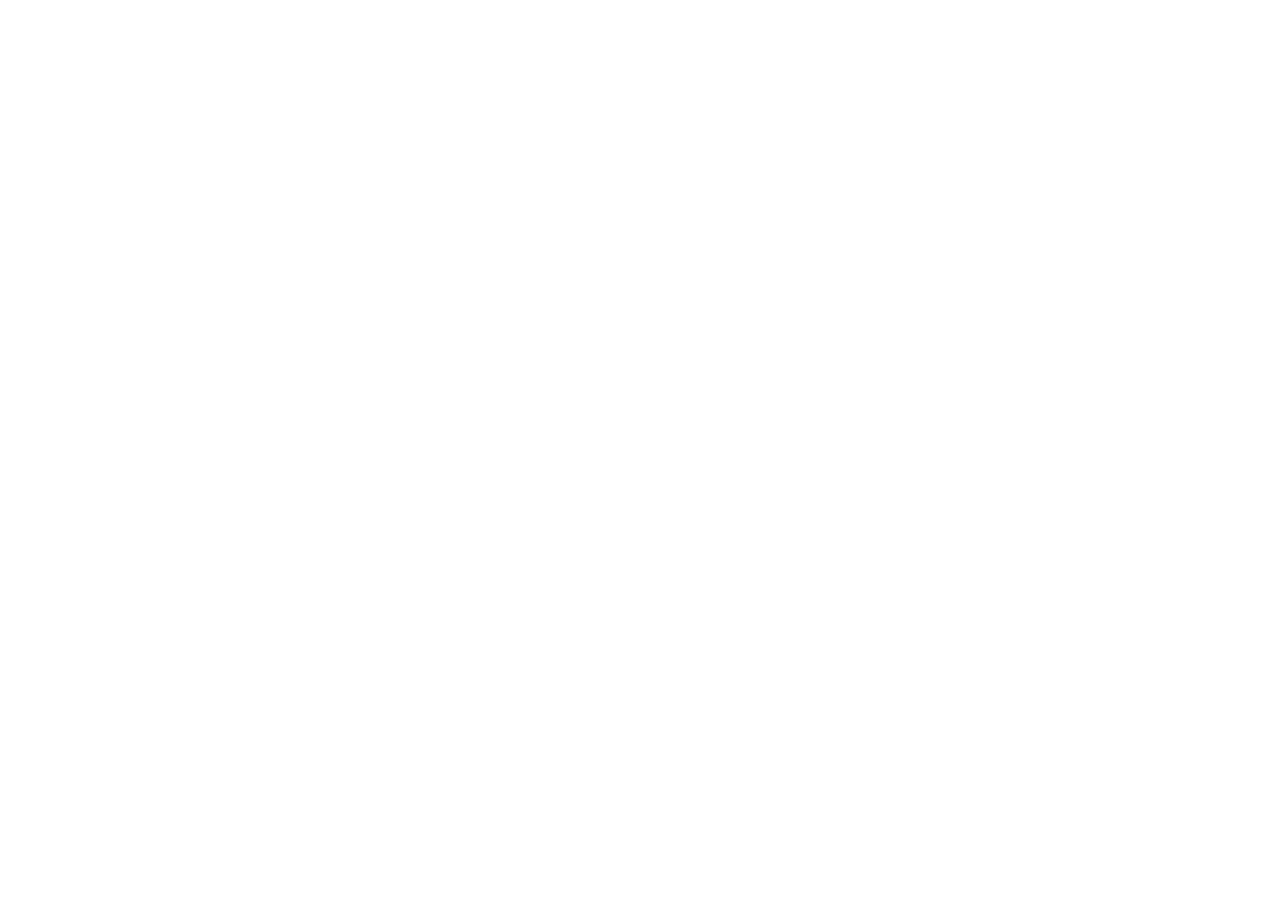
==== commit b67f642e: "HTML Redirect" ====
--- a/index.html
+++ b/index.html
@@ -1,827 +1,11 @@
-
 <!DOCTYPE html>
-<html lang="en">
-
-  <head>
-
-    <meta charset="UTF-8">
-    <meta name="viewport" content="width=device-width, initial-scale=1, shrink-to-fit=no">
-    <meta name="description" content="">
-    <meta name="author" content="">
-    <link rel="preconnect" href="https://fonts.googleapis.com">
-    <link rel="preconnect" href="https://fonts.gstatic.com" crossorigin>
-    <link href="https://fonts.googleapis.com/css2?family=Roboto:wght@100;300;400;500;700;900&display=swap" rel="stylesheet">
-
-    <title>Quanteco</title>
-
-    <link rel="icon" href="Q_notion.png">
-    <!-- Bootstrap core CSS -->
-    <link href="vendor/bootstrap/css/bootstrap.min.css" rel="stylesheet">
-
-<!--
-
-TemplateMo 570 Chain App Dev
-
-https://templatemo.com/tm-570-chain-app-dev
-
--->
-
-    <!-- Additional CSS Files -->
-    <link rel="stylesheet" href="https://use.fontawesome.com/releases/v5.8.1/css/all.css" integrity="sha384-50oBUHEmvpQ+1lW4y57PTFmhCaXp0ML5d60M1M7uH2+nqUivzIebhndOJK28anvf" crossorigin="anonymous">
-    <link rel="stylesheet" href="assets/css/templatemo-chain-app-dev.css">
-    <link rel="stylesheet" href="assets/css/animated.css">
-    <link rel="stylesheet" href="assets/css/owl.css">
-
-  </head>
-
+<html>
+<head>
+  <meta http-equiv="Refresh" content="0; URL=https://www.ecobite.io/"/>
+</head>
 <body>
-
-  <!-- ***** Preloader Start ***** -->
-  <div id="js-preloader" class="js-preloader">
-    <div class="preloader-inner">
-      <span class="dot"></span>
-      <div class="dots">
-        <span></span>
-        <span></span>
-        <span></span>
-      </div>
-    </div>
-  </div>
-  <!-- ***** Preloader End ***** -->
-
-  <!-- ***** Header Area Start ***** -->
-  <header class="header-area header-sticky wow slideInDown" data-wow-duration="0.75s" data-wow-delay="0s">
-    <div class="container">
-      <div class="row">
-        <div class="col-12">
-          <nav class="main-nav">
-            <!-- ***** Logo Start ***** -->
-            <a href="index.html" class="logo">
-              <img src="assets/images/qe/quanteco2.png" alt="Quanteco" style="width: 130px;">
-            </a>
-            <!-- ***** Logo End ***** -->
-            <!-- ***** Menu Start ***** -->
-            <ul class="nav">
-              <li class="scroll-to-section"><a href="#top" class="active">Home</a></li>
-              <li class="scroll-to-section"><a href="#services">Ecobite</a></li>
-              <li class="scroll-to-section"><a href="#about">About us</a></li>
-             <!-- <li class="scroll-to-section"><a href="#pricing">Partnerships</a></li>-->
-              <li class="scroll-to-section"><a href="#newsletter">Newsletter</a></li>
-              <li><div class="gradient-button"><a id="modal_trigger" href="https://app.quanteco.org" target="_blank" ><!--   href="#modal"  > <i class="fa fa-sign-in-alt"></i>-->To the alpha!</a></div></li> 
-            </ul>        
-            <a class='menu-trigger'>
-                <span>Menu</span>
-            </a>
-            <!-- ***** Menu End ***** -->
-          </nav>
-        </div>
-      </div>
-    </div>
-  </header>
-  <!-- ***** Header Area End ***** -->
-  
-  <div id="modal" class="popupContainer" style="display:none;">
-    <div class="popupHeader">
-        <span class="header_title">Login</span>
-        <span class="modal_close"><i class="fa fa-times"></i></span>
-    </div>
-
-    <section class="popupBody">
-        <!-- Social Login -->
-        <div class="social_login">
-            <div class="">
-                <a href="#" class="social_box fb">
-                    <span class="icon"><i class="fab fa-facebook"></i></span>
-                    <span class="icon_title">Connect with Facebook</span>
-
-                </a>
-
-                <a href="#" class="social_box google">
-                    <span class="icon"><i class="fab fa-google-plus"></i></span>
-                    <span class="icon_title">Connect with Google</span>
-                </a>
-            </div>
-
-            <div class="centeredText">
-                <span>Or use your Email address</span>
-            </div>
-
-            <div class="action_btns">
-                <div class="one_half"><a href="#" id="login_form" class="btn">Login</a></div>
-                <div class="one_half last"><a href="#" id="register_form" class="btn">Sign up</a></div>
-            </div>
-        </div>
-
-        <!-- Username & Password Login form -->
-        <div class="user_login">
-            <form>
-                <label>Email / Username</label>
-                <input type="text" />
-                <br />
-
-                <label>Password</label>
-                <input type="password" />
-                <br />
-
-                <div class="checkbox">
-                    <input id="remember" type="checkbox" />
-                    <label for="remember">Remember me on this computer</label>
-                </div>
-
-                <div class="action_btns">
-                    <div class="one_half"><a href="#" class="btn back_btn"><i class="fa fa-angle-double-left"></i> Back</a></div>
-                    <div class="one_half last"><a href="#" class="btn btn_red">Login</a></div>
-                </div>
-            </form>
-
-            <a href="#" class="forgot_password">Forgot password?</a>
-        </div>
-
-        <!-- Register Form -->
-        <div class="user_register">
-            <form>
-                <label>Full Name</label>
-                <input type="text" />
-                <br />
-
-                <label>Email Address</label>
-                <input type="email" />
-                <br />
-
-                <label>Password</label>
-                <input type="password" />
-                <br />
-
-                <div class="checkbox">
-                    <input id="send_updates" type="checkbox" />
-                    <label for="send_updates">Send me occasional email updates</label>
-                </div>
-
-                <div class="action_btns">
-                    <div class="one_half"><a href="#" class="btn back_btn"><i class="fa fa-angle-double-left"></i> Back</a></div>
-                    <div class="one_half last"><a href="#" class="btn btn_red">Register</a></div>
-                </div>
-            </form>
-        </div>
-    </section>
-</div>
-
-  <div class="main-banner wow fadeIn" id="top" data-wow-duration="1s" data-wow-delay="0.5s">
-    <div class="container" style="margin-bottom: 40px;">
-      <div class="row">
-        <div class="col-lg-12">
-          <div class="row">
-            <div class="col-lg-6 align-self-center">
-              <div class="left-content show-up header-text wow fadeInLeft" data-wow-duration="1s" data-wow-delay="1s">
-                <div class="row">
-                  <div class="col-lg-12">
-                    <h2>Ecobite</h2>
-                    <p>The only food and diet app with full nutritional and ecological data. Coming soon to Android and iOS! View the alpha now!</p>
-                  </div>
-                  <div class="gradient-button"><a id="modal_trigger" href="https://app.quanteco.org" target="_blank" ><!--   href="#modal"  > <i class="fa fa-sign-in-alt"></i>-->Let's go!</a></div>
-      
-                  <!--
-                  <div class="col-lg-12">
-                    <div class="white-button first-button scroll-to-section">
-                      <a href="https://apps.apple.com/lt/app/cooking-fever/id714796093" target="_blank">App store <i class="fab fa-apple"></i></a>
-                    </div>
-                    <div class="white-button scroll-to-section">
-                      <a href="https://play.google.com/store/apps/details?id=com.nordcurrent.canteenhd" target="_blank"> Google Play<i class="fab fa-google-play"></i></a>
-                    </div>
-                  <br>
-                    <div class="white-button scroll-to-section">
-                      <a href="https://app.quanteco.org/search" target="_blank"> Login Online</a>
-                    </div>
-                    
-                  -->
-                  </div>
-                </div>
-              </div>
-              <div class="col-lg-6">
-                <div class="right-image wow fadeInRight" data-wow-duration="1s" data-wow-delay="0.5s">
-                  <img src="assets/images/qe/phone2.png" alt="" style="z-index: 3; width: 320px; margin-top: 20px;">
-                </div>
-              </div>
-            </div>
-            <br>
-          </div>
-        </div>
-      </div>
-    </div>
-  </div>
-  <div id="services" class="services section">
-    <div class="container">
-      <div class="row">
-        <div class="col-lg-8 offset-lg-2">
-          <div class="section-heading  wow fadeInDown" data-wow-duration="1s" data-wow-delay="0.5s">
-           <br>
-           <br>
-            <h4>Eat for the future</h4>
-            <!--
-            <img src="assets/images/heading-line-dec.png" alt="">
-            -->
-            <p> Choose from a growing library of recipes. View their environmental impact and nutritional values. Track your nutrition and climate impact on a daily basis. With the right information, we can beat our climate goals!
-            </div>
-        </div>
-      </div>
-    </div>
-    <div class="container">
-      <div class="row">
-        <div class="col-lg-3">
-          <div class="service-item first-service">
-            <div class="icon"></div>
-            <h4>Explore foods</h4>
-            <p> View the ecological impact and nutrition over 2000 foods in our database, specific to your country and the country of origin.</p>
-            <!--
-            <div class="text-button">
-              <a href="#">Read More <i class="fa fa-arrow-right"></i></a>
-            </div>
-          -->
-          </div>
-        </div>
-        <div class="col-lg-3">
-          <div class="service-item second-service">
-            <div class="icon"></div>
-            <h4>Recipes and restaurants</h4>
-            <p>Coming soon: Find the perfect meal, whether you want to cook or eat out, and check its environmental impact and nutrition. </p>
-            <!--
-            <div class="text-button">
-              <a href="#">Read More <i class="fa fa-arrow-right"></i></a>
-            </div>
-          -->
-          </div>
-        </div>
-        
-        <div class="col-lg-3">
-          <div class="service-item third-service">
-            <div class="icon"></div>
-            
-            <h4>Count calories, count CO<sub>2</sub></h4>
-            <p>Coming soon: Keep a track of your eating habits and see your climate impact and nutrition. Find alternatives to help meet your goals!</p>
-          
-            <!--
-            <div class="text-button">
-              <a href="#">Read More <i class="fa fa-arrow-right"></i></a>
-            </div>
-          -->
-          </div>
-        </div>
-        <div class="col-lg-3">
-          <div class="service-item fourth-service">
-            <div class="icon"></div>
-            <!--
-            <h4>Diet calendar</h4>
-            <p>Coming soon: Plan and log your meals. We check for possible nutrient deficiencies and provide stats on your nutrition and environmental impact.</p>
-            
-          -->
-          
-          <h4>More coming soon...</h4>
-          <p>We have some big plans to enable us to discover the ecological impact of our food. We think you're going to love it.</p>
-        
-            <!--
-            <div class="text-button">
-              <a href="#">Read More <i class="fa fa-arrow-right"></i></a>
-            </div>
-          -->
-          </div>
-        </div>
-        
-      </div>
-      </div>
-    </div>
-  </div>
-
-  <div id="about" class="about-us section">
-    <div class="container">
-      <div class="row">
-        <div class="col-lg-6 align-self-center">
-          <div class="section-heading">
-            <h4>Enabling ecology</h4>
-            <!--
-            <img src="assets/images/heading-line-dec.png" alt="">
-            -->
-            <p>We are working towards a future where we can track our whole carbon footprint from our mobile phone.
-              
-              Awareness of the invisible impacts of our lifestyles will enable us to live happier, healthier and more sustainable lives.
-            <br>
-            We use scientific data on food production from recent papers in life cycle analysis to infer the cost of items at each stage from farm to plate. 
-
-            We then add that data to Ecobite, our relevant and useful mobile app that will enable people to make positive ecological decisions.</p> <br>
-      <!--Cake wants to create added value for companies, banks and consumers by generating new revenue streams through the processing of financial transactions.
-
-Consumers get the opportunity to earn automatic cashbacks on their daily purchases through their existing banking app.
-
-Businesses can attract new customers and reward existing ones with targeted cashback discounts. Market insights based on financial transactions help them choose the right strategic direction.
-
-Banks are given the opportunity to offer an additional service to their customers, increasing customer loyalty while developing an additional revenue stream.-->
-            </p>
-            <div class="row">
-              <div class="col-lg-6">
-                <div class="box-item">
-                  <h5> CEO </h5>
-                 <p><img class="teamimage" src="assets/images/qe/Rob.jpeg" style="height: 150px; width: 150px; border-radius:50%;" alt="Robert"> <br></p>
-                <p>
-                 Robert is a Mathematical Engineer from the UK.
-  
-                </p>
-                </div>
-              </div>
-              
-              <div class="col-lg-6">
-                <div class="box-item">
-                    <h5> CTO </h5>
-                    <p> <img  src="assets/images/qe/Evert.jpeg"  style="height: 150px; width: 150px; border-radius:50%;" alt="Evert">
-                      <!-- style="height: 267px; width: 158px;" --> 
-                       <br></p> 
-                  <p>
-                     Evert is a Computer Scientist from Belgium.
-                </div>
-              </div>
-            <!--
-            <div class="col-lg-6">
-              <div class="box-item">
-                <h4><a href="#">Fixing Issues About</a></h4>
-                <p>Lorem Ipsum Text</p>
-              </div>
-            </div>
-            <div class="col-lg-6">
-              <div class="box-item">
-                <h4><a href="#">Co. Development</a></h4>
-                <p>Lorem Ipsum Text</p>
-              </div>
-            </div>
-            -->
-            <!--
-             <p> If our goal appeals to you and you would like to advance our cause, please consider <a rel="nofollow" href="https://paypal.me" target="_blank">donating to us via PayPal</a>. Donations over €50 will provide access to the Quanteco discord server where we discuss app development and upcoming features. Thank you.
-             </p>
-             -->
-              <!--
-              <div class="gradient-button">
-                <a href="#">Start 14-Day Free Trial</a>
-              </div>
-              <span>*No Credit Card Required</span>
-              -->
-            </div>
-          </div>
-        </div>
-        <!--
-        <div class="col-lg-6">
-          <div class="right-image">
-            <img src="assets/images/about-right-dec.png" alt="">
-          </div>
-        </div>
-        -->
-      </div>
-    </div>
-  </div>
-<!--
-  <div id="clients" class="the-clients">
-    <div class="container">
-      <div class="row">
-        <div class="col-lg-8 offset-lg-2">
-          <div class="section-heading">
-            <h4>Check What <em>The Clients Say</em> About Our App Dev</h4>
-            <img src="assets/images/heading-line-dec.png" alt="">
-            <p>Lorem ipsum dolor sit amet, consectetur adipiscing elit, sed do eismod tempor incididunt ut labore et dolore magna.</p>
-          </div>
-        </div>
-        <div class="col-lg-12">
-          <div class="naccs">
-            <div class="grid">
-              <div class="row">
-                <div class="col-lg-7 align-self-center">
-                  <div class="menu">
-                    <div class="first-thumb active">
-                      <div class="thumb">
-                        <div class="row">
-                          <div class="col-lg-4 col-sm-4 col-12">
-                            <h4>David Martino Co</h4>
-                            <span class="date">30 November 2021</span>
-                          </div>
-                          <div class="col-lg-4 col-sm-4 d-none d-sm-block">
-                            <span class="category">Financial Apps</span>
-                          </div>
-                          <div class="col-lg-4 col-sm-4 col-12">
-                              <i class="fa fa-star"></i>
-                              <i class="fa fa-star"></i>
-                              <i class="fa fa-star"></i>
-                              <i class="fa fa-star"></i>
-                              <i class="fa fa-star"></i>
-                              <span class="rating">4.8</span>
-                          </div>
-                        </div>
-                      </div>
-                    </div>
-                    <div>
-                      <div class="thumb">
-                        <div class="row">
-                          <div class="col-lg-4 col-sm-4 col-12">
-                            <h4>Jake Harris Nyo</h4>
-                            <span class="date">29 November 2021</span>
-                          </div>
-                          <div class="col-lg-4 col-sm-4 d-none d-sm-block">
-                            <span class="category">Digital Business</span>
-                          </div>
-                          <div class="col-lg-4 col-sm-4 col-12">
-                              <i class="fa fa-star"></i>
-                              <i class="fa fa-star"></i>
-                              <i class="fa fa-star"></i>
-                              <i class="fa fa-star"></i>
-                              <i class="fa fa-star"></i>
-                              <span class="rating">4.5</span>
-                          </div>
-                        </div>
-                      </div>
-                    </div>
-                    <div>
-                      <div class="thumb">
-                        <div class="row">
-                          <div class="col-lg-4 col-sm-4 col-12">
-                            <h4>May Catherina</h4>
-                            <span class="date">27 November 2021</span>
-                          </div>
-                          <div class="col-lg-4 col-sm-4 d-none d-sm-block">
-                            <span class="category">Business &amp; Economics</span>
-                          </div>
-                          <div class="col-lg-4 col-sm-4 col-12">
-                              <i class="fa fa-star"></i>
-                              <i class="fa fa-star"></i>
-                              <i class="fa fa-star"></i>
-                              <i class="fa fa-star"></i>
-                              <i class="fa fa-star"></i>
-                              <span class="rating">4.7</span>
-                          </div>
-                        </div>
-                      </div>
-                    </div>
-                    <div>
-                      <div class="thumb">
-                        <div class="row">
-                          <div class="col-lg-4 col-sm-4 col-12">
-                            <h4>Random User</h4>
-                            <span class="date">24 November 2021</span>
-                          </div>
-                          <div class="col-lg-4 col-sm-4 d-none d-sm-block">
-                            <span class="category">New App Ecosystem</span>
-                          </div>
-                          <div class="col-lg-4 col-sm-4 col-12">
-                              <i class="fa fa-star"></i>
-                              <i class="fa fa-star"></i>
-                              <i class="fa fa-star"></i>
-                              <i class="fa fa-star"></i>
-                              <i class="fa fa-star"></i>
-                              <span class="rating">3.9</span>
-                          </div>
-                        </div>
-                      </div>
-                    </div>
-                    <div class="last-thumb">
-                      <div class="thumb">
-                        <div class="row">
-                          <div class="col-lg-4 col-sm-4 col-12">
-                            <h4>Mark Amber Do</h4>
-                            <span class="date">21 November 2021</span>
-                          </div>
-                          <div class="col-lg-4 col-sm-4 d-none d-sm-block">
-                            <span class="category">Web Development</span>
-                          </div>
-                          <div class="col-lg-4 col-sm-4 col-12">
-                              <i class="fa fa-star"></i>
-                              <i class="fa fa-star"></i>
-                              <i class="fa fa-star"></i>
-                              <i class="fa fa-star"></i>
-                              <i class="fa fa-star"></i>
-                              <span class="rating">4.3</span>
-                          </div>
-                        </div>
-                      </div>
-                    </div>
-                  </div>
-                </div> 
-                <div class="col-lg-5">
-                  <ul class="nacc">
-                    <li class="active">
-                      <div>
-                        <div class="thumb">
-                          <div class="row">
-                            <div class="col-lg-12">
-                              <div class="client-content">
-                                <img src="assets/images/quote.png" alt="">
-                                <p>“Lorem ipsum dolor sit amet, consectetur adpiscing elit, sed do eismod tempor idunte ut labore et dolore magna aliqua darwin kengan
-                                  lorem ipsum dolor sit amet, consectetur picing elit massive big blasta.”</p>
-                              </div>
-                              <div class="down-content">
-                                <img src="assets/images/client-image.jpg" alt="">
-                                <div class="right-content">
-                                  <h4>David Martino</h4>
-                                  <span>CEO of David Company</span>
-                                </div>
-                              </div>
-                            </div>
-                          </div>
-                        </div>
-                      </div>
-                    </li>
-                    <li>
-                      <div>
-                        <div class="thumb">
-                          <div class="row">
-                            <div class="col-lg-12">
-                              <div class="client-content">
-                                <img src="assets/images/quote.png" alt="">
-                                <p>“CTO, Lorem ipsum dolor sit amet, consectetur adpiscing elit, sed do eismod tempor idunte ut labore et dolore magna aliqua darwin kengan
-                                  lorem ipsum dolor sit amet, consectetur picing elit massive big blasta.”</p>
-                              </div>
-                              <div class="down-content">
-                                <img src="assets/images/client-image.jpg" alt="">
-                                <div class="right-content">
-                                  <h4>Jake H. Nyo</h4>
-                                  <span>CTO of Digital Company</span>
-                                </div>
-                              </div>
-                            </div>
-                          </div>
-                        </div>
-                      </div>
-                    </li>
-                    <li>
-                      <div>
-                        <div class="thumb">
-                          <div class="row">
-                            <div class="col-lg-12">
-                              <div class="client-content">
-                                <img src="assets/images/quote.png" alt="">
-                                <p>“May, Lorem ipsum dolor sit amet, consectetur adpiscing elit, sed do eismod tempor idunte ut labore et dolore magna aliqua darwin kengan
-                                  lorem ipsum dolor sit amet, consectetur picing elit massive big blasta.”</p>
-                              </div>
-                              <div class="down-content">
-                                <img src="assets/images/client-image.jpg" alt="">
-                                <div class="right-content">
-                                  <h4>May C.</h4>
-                                  <span>Founder of Catherina Co.</span>
-                                </div>
-                              </div>
-                            </div>
-                          </div>
-                        </div>
-                      </div>
-                    </li>
-                    <li>
-                      <div>
-                        <div class="thumb">
-                          <div class="row">
-                            <div class="col-lg-12">
-                              <div class="client-content">
-                                <img src="assets/images/quote.png" alt="">
-                                <p>“Lorem ipsum dolor sit amet, consectetur adpiscing elit, sed do eismod tempor idunte ut labore et dolore magna aliqua darwin kengan
-                                  lorem ipsum dolor sit amet, consectetur picing elit massive big blasta.”</p>
-                              </div>
-                              <div class="down-content">
-                                <img src="assets/images/client-image.jpg" alt="">
-                                <div class="right-content">
-                                  <h4>Random Staff</h4>
-                                  <span>Manager, Digital Company</span>
-                                </div>
-                              </div>
-                            </div>
-                          </div>
-                        </div>
-                      </div>
-                    </li>
-                    <li>
-                      <div>
-                        <div class="thumb">
-                          <div class="row">
-                            <div class="col-lg-12">
-                              <div class="client-content">
-                                <img src="assets/images/quote.png" alt="">
-                                <p>“Mark, Lorem ipsum dolor sit amet, consectetur adpiscing elit, sed do eismod tempor idunte ut labore et dolore magna aliqua darwin kengan
-                                  lorem ipsum dolor sit amet, consectetur picing elit massive big blasta.”</p>
-                              </div>
-                              <div class="down-content">
-                                <img src="assets/images/client-image.jpg" alt="">
-                                <div class="right-content">
-                                  <h4>Mark Am</h4>
-                                  <span>CTO, Amber Do Company</span>
-                                </div>
-                              </div>
-                            </div>
-                          </div>
-                        </div>
-                      </div>
-                    </li>
-                  </ul>
-                </div>          
-              </div>
-            </div>
-          </div>
-        </div>
-      </div>
-    </div>
-  </div>
-
-  <div id="pricing" class="pricing-tables">
-    <div class="container">
-      <div class="row">
-        <div class="col-lg-8 offset-lg-2">
-          <div class="section-heading">
-            <h4>We Have The Best Pre-Order <em>Prices</em> You Can Get</h4>
-            <img src="assets/images/heading-line-dec.png" alt="">
-            <p>Lorem ipsum dolor sit amet, consectetur adipiscing elit, sed do eismod tempor incididunt ut labore et dolore magna.</p>
-          </div>
-        </div>
-        <div class="col-lg-4">
-          <div class="pricing-item-regular">
-            <span class="price">$12</span>
-            <h4>Standard Plan App</h4>
-            <div class="icon">
-              <img src="assets/images/pricing-table-01.png" alt="">
-            </div>
-            <ul>
-              <li>Lorem Ipsum Dolores</li>
-              <li>20 TB of Storage</li>
-              <li class="non-function">Life-time Support</li>
-              <li class="non-function">Premium Add-Ons</li>
-              <li class="non-function">Fastest Network</li>
-              <li class="non-function">More Options</li>
-            </ul>
-            <div class="border-button">
-              <a href="#">Purchase This Plan Now</a>
-            </div>
-          </div>
-        </div>
-        <div class="col-lg-4">
-          <div class="pricing-item-pro">
-            <span class="price">$25</span>
-            <h4>Business Plan App</h4>
-            <div class="icon">
-              <img src="assets/images/pricing-table-01.png" alt="">
-            </div>
-            <ul>
-              <li>Lorem Ipsum Dolores</li>
-              <li>50 TB of Storage</li>
-              <li>Life-time Support</li>
-              <li>Premium Add-Ons</li>
-              <li class="non-function">Fastest Network</li>
-              <li class="non-function">More Options</li>
-            </ul>
-            <div class="border-button">
-              <a href="#">Purchase This Plan Now</a>
-            </div>
-          </div>
-        </div>
-        <div class="col-lg-4">
-          <div class="pricing-item-regular">
-            <span class="price">$66</span>
-            <h4>Premium Plan App</h4>
-            <div class="icon">
-              <img src="assets/images/pricing-table-01.png" alt="">
-            </div>
-            <ul>
-              <li>Lorem Ipsum Dolores</li>
-              <li>120 TB of Storage</li>
-              <li>Life-time Support</li>
-              <li>Premium Add-Ons</li>
-              <li>Fastest Network</li>
-              <li>More Options</li>
-            </ul>
-            <div class="border-button">
-              <a href="#">Purchase This Plan Now</a>
-            </div>
-          </div>
-        </div>
-      </div>
-    </div>
-  </div> 
-  -->
-  
-  <footer id="newsletter">
-    <div class="container">
-      <div class="row">
-        <div class="col-lg-8 offset-lg-2">
-          <div class="section-heading">
-            <h4>Join our mailing list to receive the latest news </h4>
-          </div>
-        </div>
-        <div class="col-lg-6 offset-lg-3">
-          <form id = "search"
-          action="https://quanteco.us5.list-manage.com/subscribe/post?u=84b372b9598d22040af9583e0&amp;id=0def27f7e4"
-          method="post" id="mc-embedded-subscribe-form" name="mc-embedded-subscribe-form" target="_blank">
-            <div class="row">
-              <div class="col-lg-6 col-sm-6">
-                <fieldset>
-                  <input type="email" value="" name="EMAIL" id="mce-EMAIL" placeholder="Email Address..." autocomplete="on" data-required>
-                </fieldset>
-              </div>
-              <!-- real people should not fill this in and expect good things - do not remove this or risk form bot signups-->
-            <div style="position: absolute; left: -5000px;" aria-hidden="true">
-              <input type="text" name="b_84b372b9598d22040af9583e0_0def27f7e4" tabindex="-1" value="">
-          </div>
-
-              <div class="col-lg-6 col-sm-6">
-                <fieldset>
-                  <button type="submit" name="subscribe" class="main-button" id="mc-embedded-subscribe">Subscribe Now <i class="fa fa-angle-right"></i></button>
-                </fieldset>
-              </div>
-            </div>
-          </form>
-        </div>
-      </div>
-      <div class="row">
-        <div class="col-lg-6">
-          <div class="footer-widget"> 
-             <h4>Contact Us</h4>
-            <p> If you find any bugs or have any sprouts (suggestions) for us, please contact us at <a
-            href="mailto:contact@quanteco.org">contact@quanteco.org</a>.</p>
-            <br>
-            
-            <h4>Sources</h4>
-            
-            <p>
-              Images used in this website: <a href="https://www.vecteezy.com/free-vector/green-leaves" target="_blank" >Green Leaves</a>, 
-              <a href="https://www.vecteezy.com/free-vector/vine" target="_blank" >Vine</a>, 
-              <a href="https://www.vecteezy.com/free-vector/web" target="_blank" >Web</a>, 
-              <a href="https://www.vecteezy.com/free-vector/meal" target="_blank" >Meal</a>, 
-              <a href="https://www.vecteezy.com/free-vector/plan-icon" target="_blank" >Plan Icon</a>, 
-              <a href="https://www.vecteezy.com/free-vector/lines" target="_blank" >Lines</a>.</p>
-              <br>
-            </div>
-        </div>
-        <!--
-        <div class="col-lg-3">
-          <div class="footer-widget">
-            <h4>About Us</h4>
-            <ul>
-              <li><a href="#">Home</a></li>
-              <li><a href="#">Services</a></li>
-              <li><a href="#">About</a></li>
-              <li><a href="#">Testimonials</a></li>
-              <li><a href="#">Pricing</a></li>
-            </ul>
-            <ul>
-              <li><a href="#">About</a></li>
-              <li><a href="#">Testimonials</a></li>
-              <li><a href="#">Pricing</a></li>
-            </ul>
-          </div>
-        </div>
-        <div class="col-lg-6">
-          <div class="footer-widget">
-            <h4>Useful Links</h4>
-            <ul>
-              <li><a href="#">Free Apps</a></li>
-              <li><a href="#">App Engine</a></li>
-              <li><a href="#">Programming</a></li>
-              <li><a href="#">Development</a></li>
-              <li><a href="#">App News</a></li>
-            </ul>
-            <ul>
-              <li><a href="#">App Dev Team</a></li>
-              <li><a href="#">Digital Web</a></li>
-              <li><a href="#">Normal Apps</a></li>
-            </ul>
-          </div>
-        </div>
-        -->
-        <div class="col-lg-6">
-          <div class="footer-widget">
-            <h4>About Our Company</h4>
-            <p> Quanteco is a nonprofit organisation based in Belgium.</p>
-      
-            <div class="logo">
-              <img src="assets/images/qe/quanteco_white.png" alt="">
-            </div>   
-          </div>
-          
-          <div class="footer-widget">
-            <h4> Partners</h4>      
-            <div class="logo">
-              <img src="assets/images/qe/KUL.png" alt="" style="margin-right: 20px;">
-                  
-              <img src="assets/images/qe/KICK.png" alt="">
-            </div>   
-            <br></br>
-          </div>
-        </div>
-
-        <div class="col-lg-12">
-          <div class="copyright-text">
-            <p>Copyright © 2022 Quanteco. All Rights Reserved. 
-                  </div>
-        </div>
-        </div>
-      </div>
-    </div>
-  </footer>
-
-
-  <!-- Scripts -->
-  <script src="vendor/jquery/jquery.min.js"></script>
-  <script src="vendor/bootstrap/js/bootstrap.bundle.min.js"></script>
-  <script src="assets/js/owl-carousel.js"></script>
-  <script src="assets/js/animation.js"></script>
-  <script src="assets/js/imagesloaded.js"></script>
-  <script src="assets/js/popup.js"></script>
-  <script src="assets/js/custom.js"></script>
+  <script>
+  window.location = "https://www.ecobite.io/";
+  </script>
 </body>
 </html>
